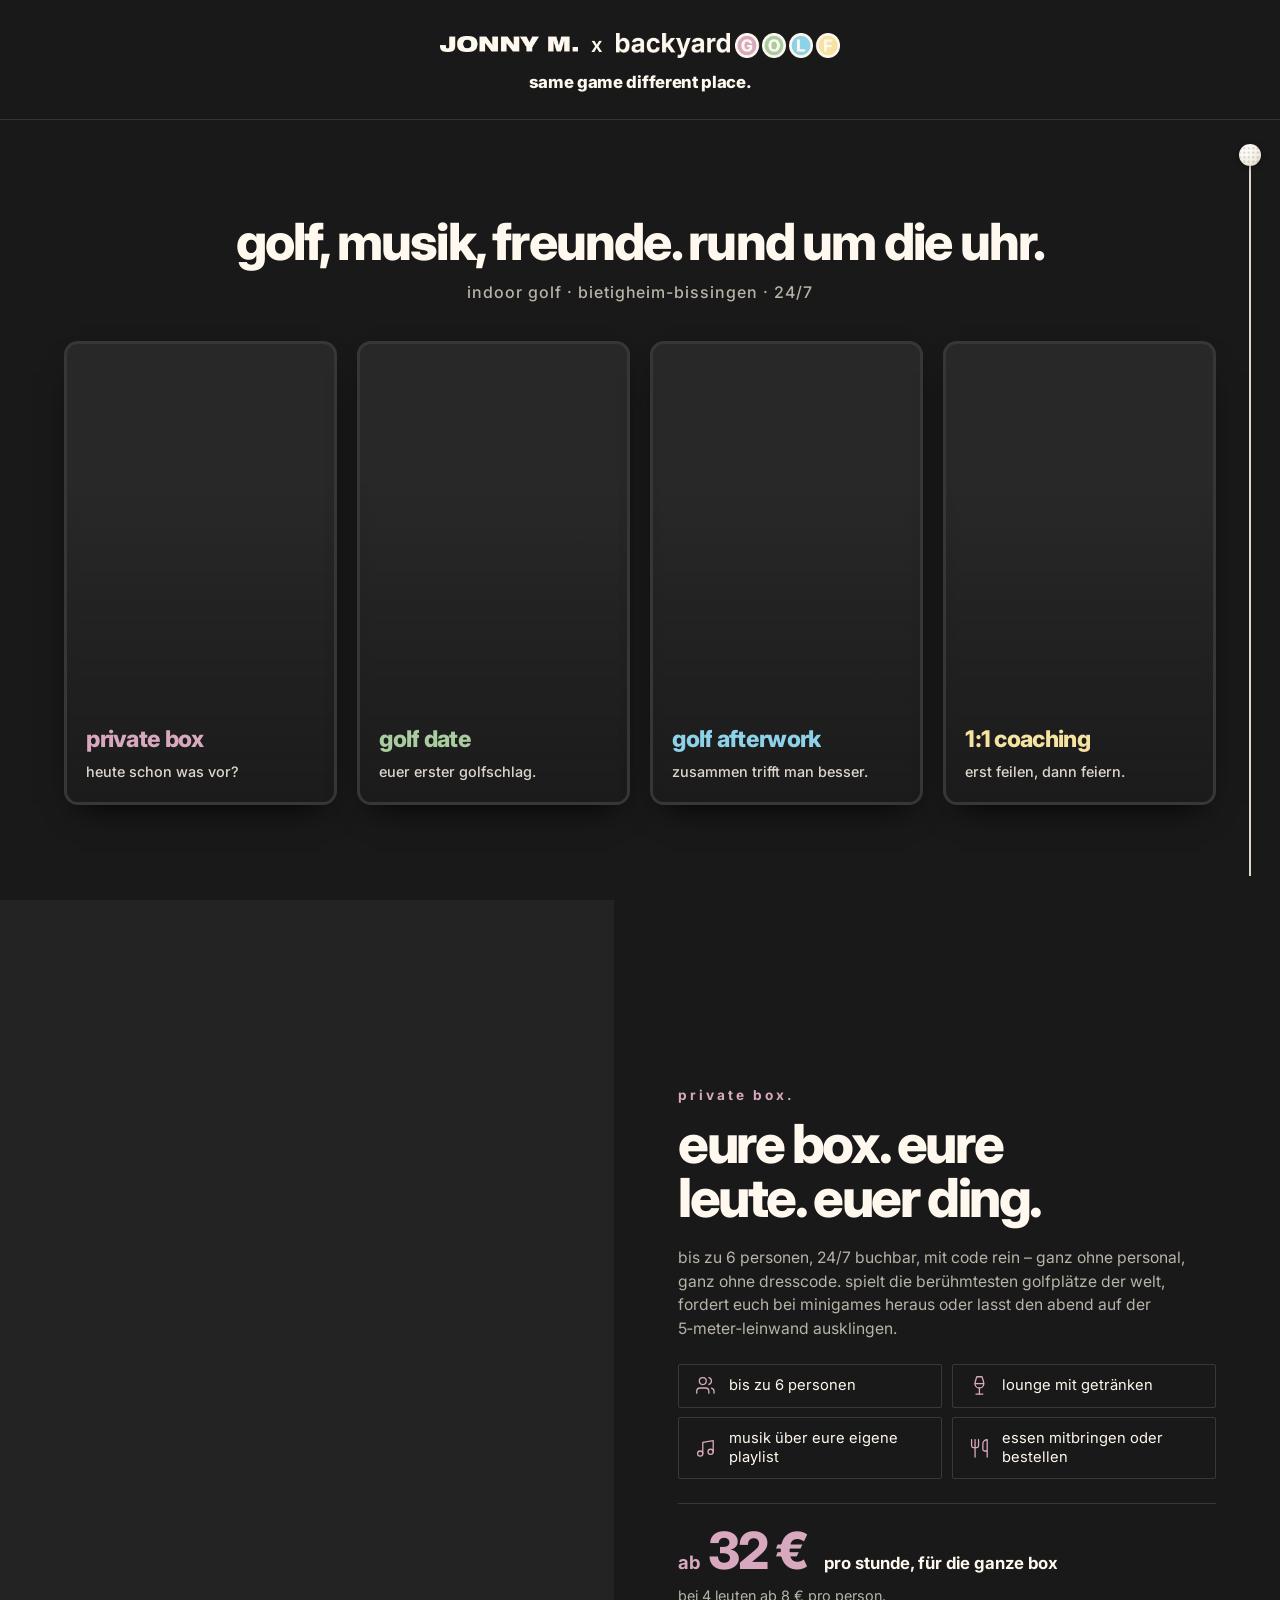
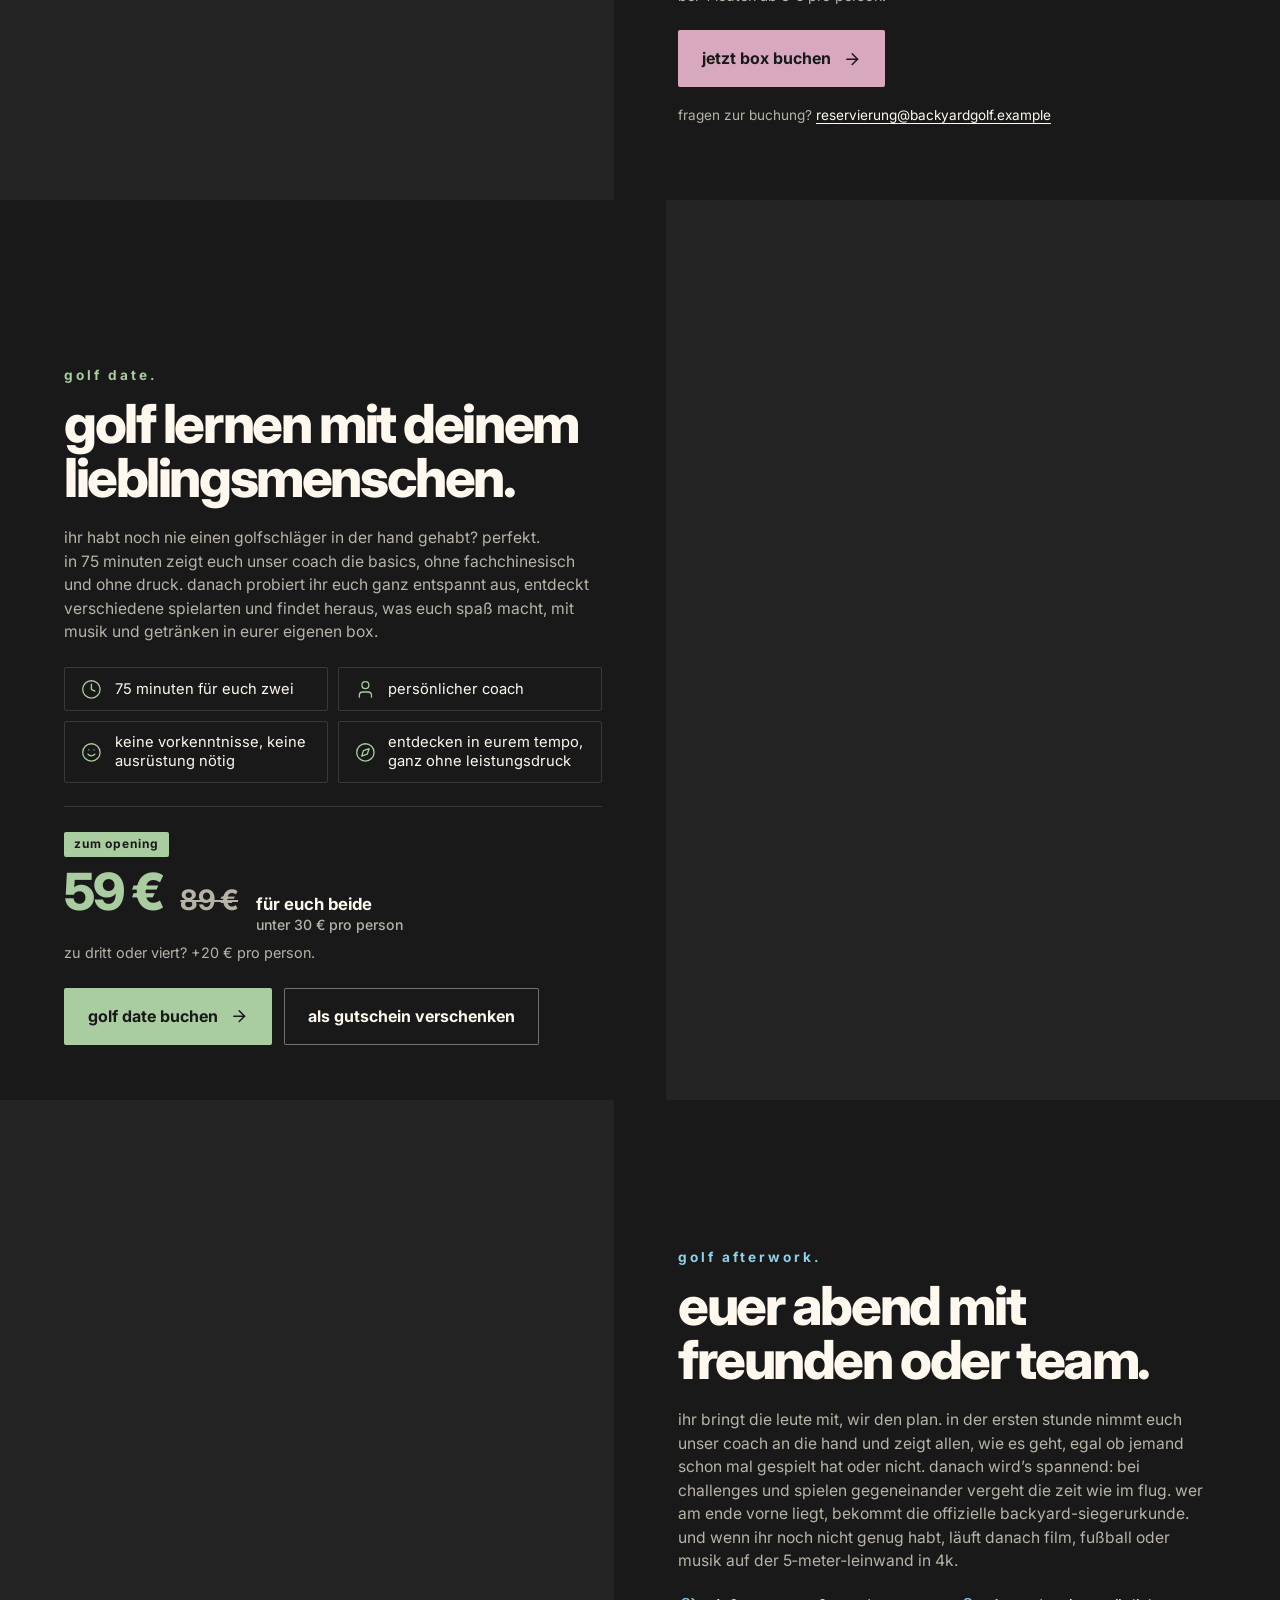
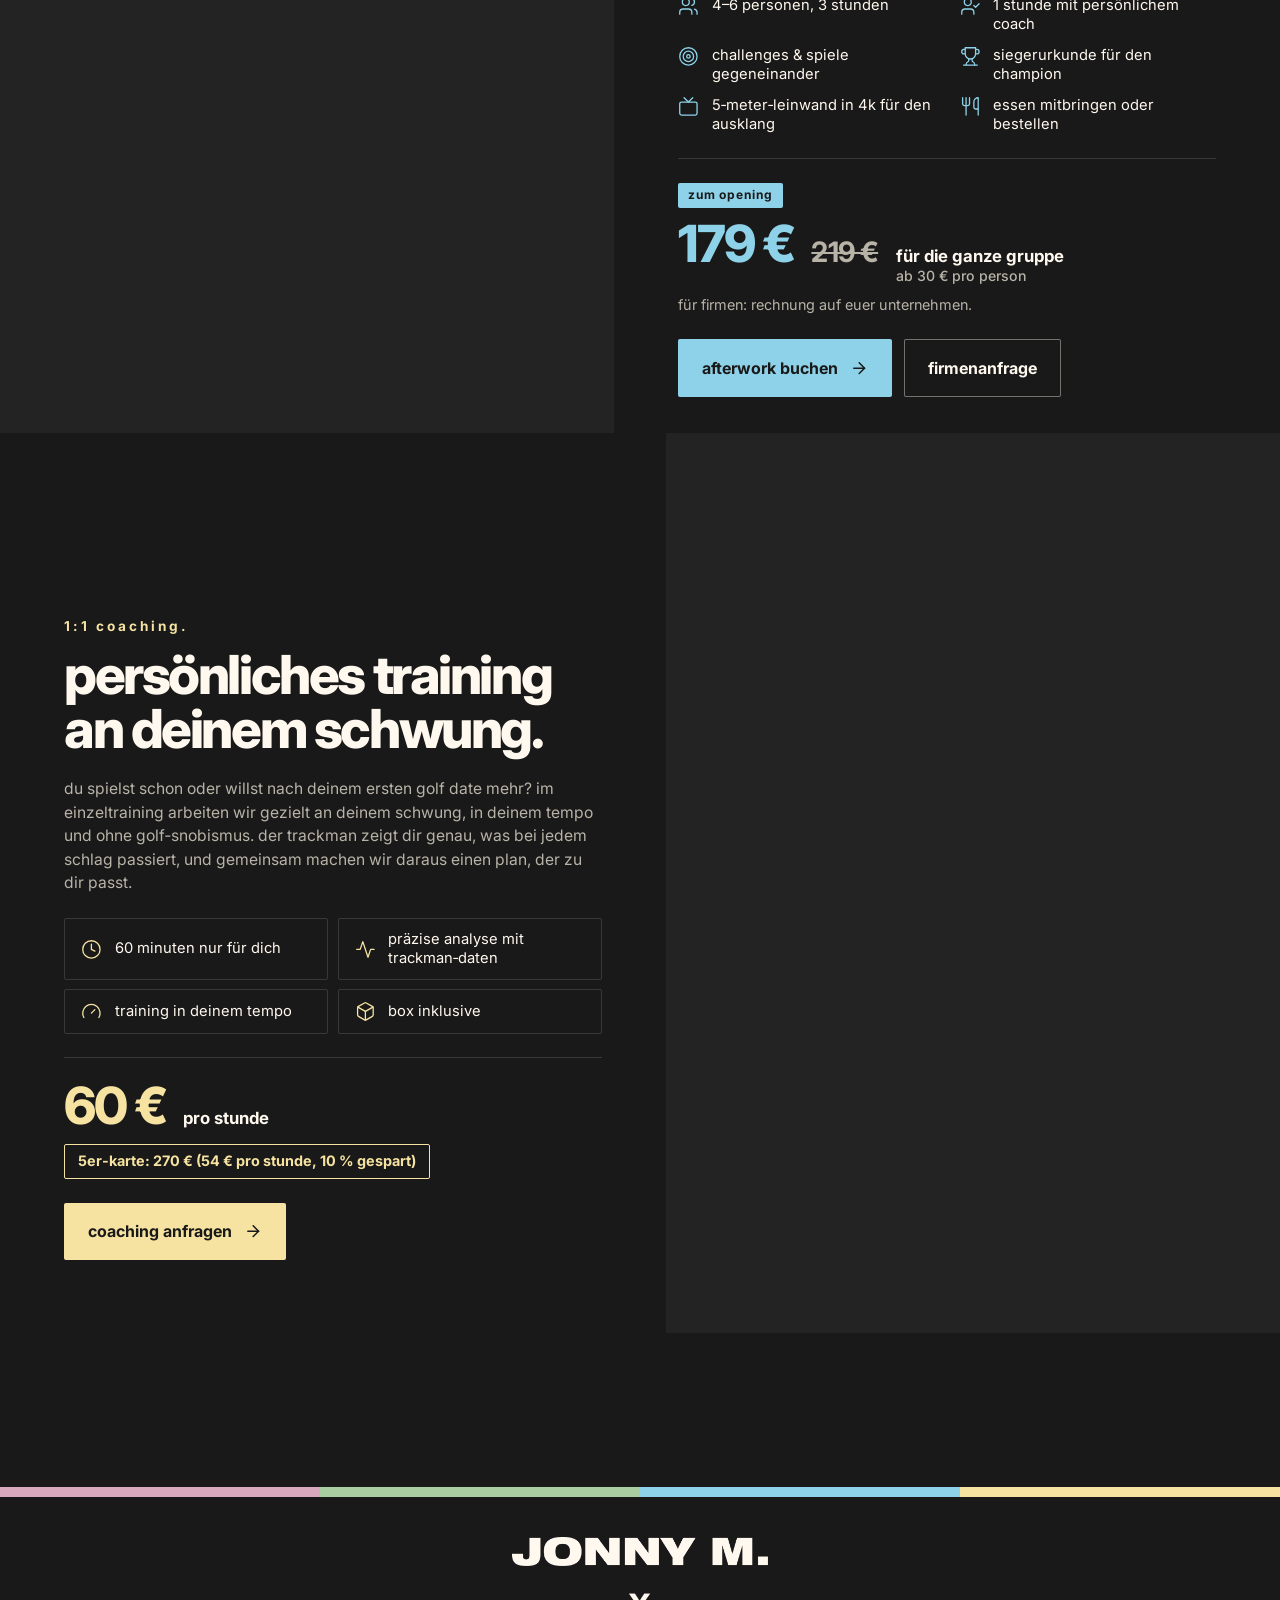
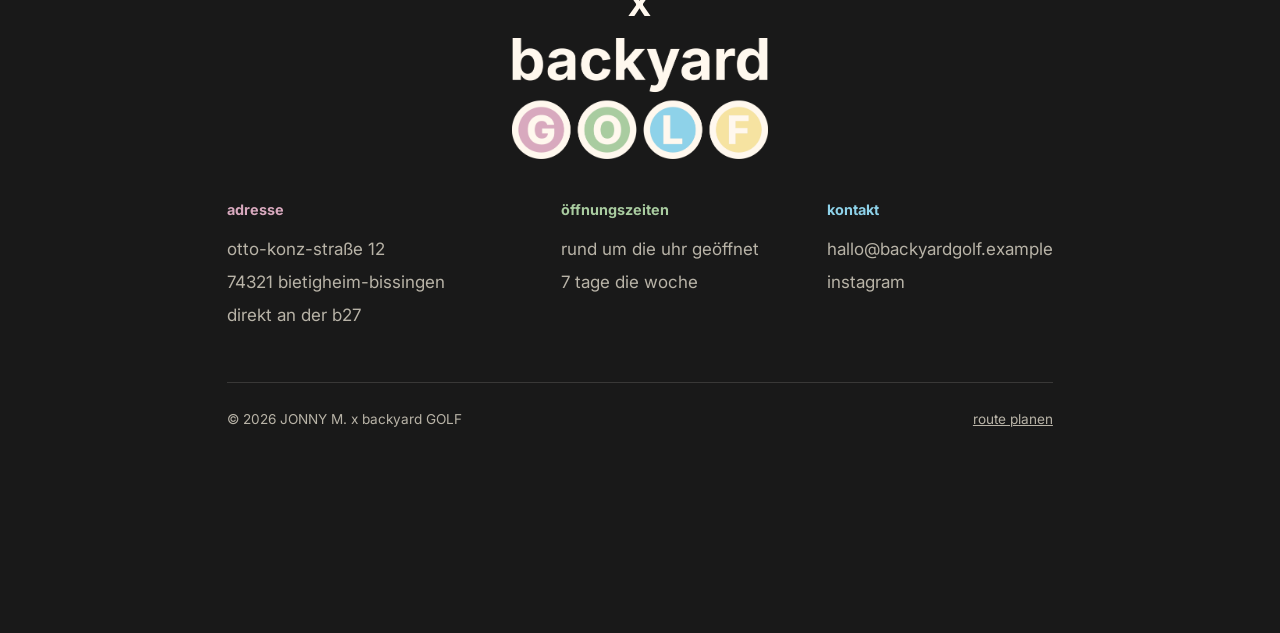
==== hero-kacheln.html @ 852b0d6d "Four offer scenes, new hero and spotlight-card variant - Private Box, Golf Date, Golf Afterwork and " ====
<!doctype html>
<html lang="de">
<head>
  <meta charset="UTF-8" />
  <meta name="viewport" content="width=device-width, initial-scale=1" />
  <title>hero-kacheln (variante) — JONNY M. x backyard GOLF</title>
  <meta name="robots" content="noindex" />
  <meta name="description" content="Same game, different place: Indoor-Golfsimulator und Lounge. Abschlagplatz reservieren, Runde spielen, bleiben." />
  <link rel="preconnect" href="https://fonts.googleapis.com" />
  <link rel="preconnect" href="https://fonts.gstatic.com" crossorigin />
  <link href="https://fonts.googleapis.com/css2?family=Inter:wght@400;500;600;700;800;900&display=swap" rel="stylesheet" />
  <link rel="stylesheet" href="styles.css?v=20261110x" />
  <link rel="stylesheet" href="hero-kacheln.css?v=20261110x" />
</head>
<body>

  <header class="site-header" id="site-header">
    <a href="#top" class="logo logo--header" aria-label="JONNY M. x backyard GOLF">
      <img class="logo-jm" src="images/logo/jonny-m.png" alt="" />
      <span class="logo-x" aria-hidden="true">x</span>
      <img class="logo-backyard" src="images/logo/backyard.png" alt="" />
      <img class="logo-golf" src="images/logo/golf.png" alt="" />
    </a>
    <h1 class="header-slogan l3" data-letter-swap aria-label="same game different place.">same game different place.</h1>
    <span class="header-line" aria-hidden="true"><span class="header-line-glow"></span></span>
  </header>

  <main id="top">
    <section class="hero">
      <div class="hero-intro">
        <p class="hero-headline">Golf, Musik, Freunde. <span class="nowrap">Rund um die Uhr.</span></p>
        <p class="hero-context">Indoor Golf · Bietigheim-Bissingen · 24/7</p>
      </div>
      <nav class="hero-tiles" aria-label="Seitenmenü">
        <a href="#private-box" class="glow-card glow--blush" data-glow>
          <video class="glow-media" src="images/Hintergrund2-web.mp4" style="object-position:50% 50%" autoplay muted loop playsinline preload="metadata" aria-hidden="true"></video>
          <span class="glow-shade" aria-hidden="true"></span>
          <span class="glow-layer" data-glow aria-hidden="true"></span>
          <span class="glow-content">
            <span class="tr" data-text-roll>Private Box</span>
            <span class="hero-tile-sub">Heute schon was vor?</span>
          </span>
        </a>
        <a href="#golf-date" class="glow-card glow--green" data-glow>
          <video class="glow-media" src="images/freuen-web.mp4" style="object-position:44% 50%" autoplay muted loop playsinline preload="metadata" aria-hidden="true"></video>
          <span class="glow-shade" aria-hidden="true"></span>
          <span class="glow-layer" data-glow aria-hidden="true"></span>
          <span class="glow-content">
            <span class="tr" data-text-roll>Golf Date</span>
            <span class="hero-tile-sub">Euer erster Golfschlag.</span>
          </span>
        </a>
        <a href="#golf-afterwork" class="glow-card glow--sky" data-glow>
          <video class="glow-media" src="images/event-web.mp4" style="object-position:50% 50%" autoplay muted loop playsinline preload="metadata" aria-hidden="true"></video>
          <span class="glow-shade" aria-hidden="true"></span>
          <span class="glow-layer" data-glow aria-hidden="true"></span>
          <span class="glow-content">
            <span class="tr" data-text-roll>Golf Afterwork</span>
            <span class="hero-tile-sub">Zusammen trifft man besser.</span>
          </span>
        </a>
        <a href="#coaching" class="glow-card glow--gold" data-glow>
          <video class="glow-media" src="images/trainer-web.mp4" style="object-position:50% 50%" autoplay muted loop playsinline preload="metadata" aria-hidden="true"></video>
          <span class="glow-shade" aria-hidden="true"></span>
          <span class="glow-layer" data-glow aria-hidden="true"></span>
          <span class="glow-content">
            <span class="tr" data-text-roll>1:1 Coaching</span>
            <span class="hero-tile-sub">Erst feilen, dann feiern.</span>
          </span>
        </a>
      </nav>
    </section>

    <section class="screen pbox pbox--blush" id="private-box">
      <figure class="pbox-media">
        <video src="images/Hintergrund2-web.mp4" style="object-position:85% 50%" autoplay muted loop playsinline preload="metadata" aria-hidden="true"></video>
      </figure>
      <div class="pbox-content" data-reveal>
        <p class="pbox-kicker">Private Box.</p>
        <h2 class="pbox-title">Eure Box. Eure Leute. Euer Ding.</h2>
        <p class="pbox-text">Bis zu 6&nbsp;Personen, 24/7 buchbar, mit Code rein&nbsp;– ganz&nbsp;ohne Personal, ganz&nbsp;ohne Dresscode. Spielt die berühmtesten Golfplätze der Welt, fordert euch bei Minigames heraus oder lasst den Abend auf der 5‑Meter‑Leinwand ausklingen.</p>
        <ul class="pbox-features">
          <li>
            <svg viewBox="0 0 24 24" aria-hidden="true"><path d="M16 21v-2a4 4 0 0 0-4-4H6a4 4 0 0 0-4 4v2" /><circle cx="9" cy="7" r="4" /><path d="M22 21v-2a4 4 0 0 0-3-3.87" /><path d="M16 3.13a4 4 0 0 1 0 7.75" /></svg>
            <span>Bis zu 6&nbsp;Personen</span>
          </li>
          <li>
            <svg viewBox="0 0 24 24" aria-hidden="true"><path d="M8 22h8" /><path d="M7 10h10" /><path d="M12 15v7" /><path d="M12 15a5 5 0 0 0 5-5c0-2-.5-4-2-8H9c-1.5 4-2 6-2 8a5 5 0 0 0 5 5Z" /></svg>
            <span>Lounge mit Getränken</span>
          </li>
          <li>
            <svg viewBox="0 0 24 24" aria-hidden="true"><path d="M9 18V5l12-2v13" /><circle cx="6" cy="18" r="3" /><circle cx="18" cy="16" r="3" /></svg>
            <span>Musik über eure eigene Playlist</span>
          </li>
          <li>
            <svg viewBox="0 0 24 24" aria-hidden="true"><path d="M3 2v7c0 1.1.9 2 2 2h4a2 2 0 0 0 2-2V2" /><path d="M7 2v20" /><path d="M21 15V2a5 5 0 0 0-5 5v6c0 1.1.9 2 2 2h3Zm0 0v7" /></svg>
            <span>Essen mitbringen oder bestellen</span>
          </li>
        </ul>
        <div class="pbox-price">
          <p class="pbox-price-main"><span class="pbox-price-amount"><span class="pbox-price-from">Ab</span> 32&nbsp;€</span> <span class="pbox-price-unit"><span class="nowrap">pro Stunde,</span> <span class="nowrap">für die ganze Box</span></span></p>
          <p class="pbox-price-note">Bei 4 Leuten ab 8&nbsp;€ pro Person.</p>
        </div>
        <!-- TODO: echten Trackman-Buchungslink eintragen -->
        <a href="#" class="pbox-btn" target="_blank" rel="noopener">Jetzt Box buchen <svg viewBox="0 0 24 24" aria-hidden="true"><path d="M5 12h14" /><path d="m12 5 7 7-7 7" /></svg></a>
        <p class="pbox-contact">Fragen zur Buchung? <a href="mailto:reservierung@backyardgolf.example">reservierung@backyardgolf.example</a></p>
      </div>
    </section>

    <section class="screen pbox pbox--flip pbox--green" id="golf-date">
      <figure class="pbox-media">
        <video src="images/freuen-web.mp4" style="object-position:44% 50%" autoplay muted loop playsinline preload="metadata" aria-hidden="true"></video>
      </figure>
      <div class="pbox-content" data-reveal>
        <p class="pbox-kicker">Golf Date.</p>
        <h2 class="pbox-title">Golf lernen mit deinem Lieblingsmenschen.</h2>
        <p class="pbox-text">Ihr habt noch nie einen Golfschläger in der Hand gehabt? Perfekt. In&nbsp;75&nbsp;Minuten zeigt euch unser Coach die Basics, ohne Fachchinesisch und ohne Druck. Danach probiert ihr euch ganz entspannt aus, entdeckt verschiedene Spielarten und findet heraus, was euch Spaß macht, mit Musik und Getränken in eurer eigenen Box.</p>
        <ul class="pbox-features">
          <li>
            <svg viewBox="0 0 24 24" aria-hidden="true"><circle cx="12" cy="12" r="10" /><path d="M12 6v6l4 2" /></svg>
            <span>75&nbsp;Minuten für euch zwei</span>
          </li>
          <li>
            <svg viewBox="0 0 24 24" aria-hidden="true"><path d="M19 21v-2a4 4 0 0 0-4-4H9a4 4 0 0 0-4 4v2" /><circle cx="12" cy="7" r="4" /></svg>
            <span>Persönlicher Coach</span>
          </li>
          <li>
            <svg viewBox="0 0 24 24" aria-hidden="true"><circle cx="12" cy="12" r="10" /><path d="M8 14s1.5 2 4 2 4-2 4-2" /><path d="M9 9h.01" /><path d="M15 9h.01" /></svg>
            <span>Keine Vorkenntnisse, keine Ausrüstung nötig</span>
          </li>
          <li>
            <svg viewBox="0 0 24 24" aria-hidden="true"><circle cx="12" cy="12" r="10" /><path d="m16.24 7.76-2.12 6.36-6.36 2.12 2.12-6.36 6.36-2.12z" /></svg>
            <span>Entdecken in eurem Tempo, ganz ohne Leistungsdruck</span>
          </li>
        </ul>
        <div class="pbox-price">
          <p class="pbox-price-badge">Zum Opening</p>
          <p class="pbox-price-main"><span class="pbox-price-amount">59&nbsp;€</span> <s class="pbox-price-old"><span class="visually-hidden">statt </span>89&nbsp;€</s> <span class="pbox-price-unit">für euch beide <span class="pbox-price-per">unter 30&nbsp;€ pro Person</span></span></p>
          <p class="pbox-price-note">Zu dritt oder viert? +20&nbsp;€ pro Person.</p>
        </div>
        <div class="pbox-actions">
          <!-- TODO: echten Trackman-Buchungslink eintragen -->
          <a href="#" class="pbox-btn" target="_blank" rel="noopener">Golf Date buchen <svg viewBox="0 0 24 24" aria-hidden="true"><path d="M5 12h14" /><path d="m12 5 7 7-7 7" /></svg></a>
          <!-- TODO: Gutschein-Link eintragen -->
          <a href="#" class="pbox-btn pbox-btn--ghost">Als Gutschein verschenken</a>
        </div>
      </div>
    </section>

    <section class="screen pbox" id="golf-afterwork">
      <figure class="pbox-media">
        <video src="images/event-web.mp4" style="object-position:45% 50%" autoplay muted loop playsinline preload="metadata" aria-hidden="true"></video>
      </figure>
      <div class="pbox-content" data-reveal>
        <p class="pbox-kicker">Golf Afterwork.</p>
        <h2 class="pbox-title">Euer Abend mit Freunden oder Team.</h2>
        <p class="pbox-text">Ihr bringt die Leute mit, wir den Plan. In der ersten Stunde nimmt euch unser Coach an die Hand und zeigt allen, wie es geht, egal ob jemand schon mal gespielt hat oder nicht. Danach wird’s spannend: Bei Challenges und Spielen gegeneinander vergeht die Zeit wie im Flug. Wer am Ende vorne liegt, bekommt die offizielle Backyard-Siegerurkunde. Und wenn ihr noch nicht genug habt, läuft danach Film, Fußball oder Musik auf der 5‑Meter‑Leinwand in&nbsp;4K.</p>
        <ul class="pbox-features pbox-features--list">
          <li>
            <svg viewBox="0 0 24 24" aria-hidden="true"><path d="M16 21v-2a4 4 0 0 0-4-4H6a4 4 0 0 0-4 4v2" /><circle cx="9" cy="7" r="4" /><path d="M22 21v-2a4 4 0 0 0-3-3.87" /><path d="M16 3.13a4 4 0 0 1 0 7.75" /></svg>
            <span>4–6&nbsp;Personen, 3&nbsp;Stunden</span>
          </li>
          <li>
            <svg viewBox="0 0 24 24" aria-hidden="true"><path d="M16 21v-2a4 4 0 0 0-4-4H6a4 4 0 0 0-4 4v2" /><circle cx="9" cy="7" r="4" /><path d="m16 11 2 2 4-4" /></svg>
            <span>1&nbsp;Stunde mit persönlichem Coach</span>
          </li>
          <li>
            <svg viewBox="0 0 24 24" aria-hidden="true"><circle cx="12" cy="12" r="10" /><circle cx="12" cy="12" r="6" /><circle cx="12" cy="12" r="2" /></svg>
            <span>Challenges &amp; Spiele gegeneinander</span>
          </li>
          <li>
            <svg viewBox="0 0 24 24" aria-hidden="true"><path d="M6 9H4.5a2.5 2.5 0 0 1 0-5H6" /><path d="M18 9h1.5a2.5 2.5 0 0 0 0-5H18" /><path d="M4 22h16" /><path d="M10 14.66V17c0 .55-.47.98-.97 1.21C7.85 18.75 7 20.24 7 22" /><path d="M14 14.66V17c0 .55.47.98.97 1.21C16.15 18.75 17 20.24 17 22" /><path d="M18 2H6v7a6 6 0 0 0 12 0V2Z" /></svg>
            <span>Siegerurkunde für den Champion</span>
          </li>
          <li>
            <svg viewBox="0 0 24 24" aria-hidden="true"><rect width="20" height="15" x="2" y="7" rx="2" ry="2" /><path d="m17 2-5 5-5-5" /></svg>
            <span>5‑Meter‑Leinwand in&nbsp;4K für den Ausklang</span>
          </li>
          <li>
            <svg viewBox="0 0 24 24" aria-hidden="true"><path d="M3 2v7c0 1.1.9 2 2 2h4a2 2 0 0 0 2-2V2" /><path d="M7 2v20" /><path d="M21 15V2a5 5 0 0 0-5 5v6c0 1.1.9 2 2 2h3Zm0 0v7" /></svg>
            <span>Essen mitbringen oder bestellen</span>
          </li>
        </ul>
        <div class="pbox-price">
          <p class="pbox-price-badge">Zum Opening</p>
          <p class="pbox-price-main"><span class="pbox-price-amount">179&nbsp;€</span> <s class="pbox-price-old"><span class="visually-hidden">statt </span>219&nbsp;€</s> <span class="pbox-price-unit">für die ganze Gruppe <span class="pbox-price-per">ab 30&nbsp;€ pro Person</span></span></p>
          <p class="pbox-price-note">Für Firmen: Rechnung auf euer Unternehmen.</p>
        </div>
        <div class="pbox-actions">
          <!-- TODO: echten Trackman-Buchungslink eintragen -->
          <a href="#" class="pbox-btn" target="_blank" rel="noopener">Afterwork buchen <svg viewBox="0 0 24 24" aria-hidden="true"><path d="M5 12h14" /><path d="m12 5 7 7-7 7" /></svg></a>
          <a href="mailto:events@backyardgolf.example?subject=Firmenanfrage%20Golf%20Afterwork" class="pbox-btn pbox-btn--ghost">Firmenanfrage</a>
        </div>
      </div>
    </section>

    <section class="screen pbox pbox--flip pbox--gold" id="coaching">
      <figure class="pbox-media">
        <video src="images/trainer-web.mp4" style="object-position:50% 50%" autoplay muted loop playsinline preload="metadata" aria-hidden="true"></video>
      </figure>
      <div class="pbox-content" data-reveal>
        <p class="pbox-kicker">1:1 Coaching.</p>
        <h2 class="pbox-title">Persönliches Training an deinem Schwung.</h2>
        <p class="pbox-text">Du spielst schon oder willst nach deinem ersten Golf Date mehr? Im Einzeltraining arbeiten wir gezielt an deinem Schwung, in deinem Tempo und ohne Golf‑Snobismus. Der Trackman zeigt dir genau, was bei jedem Schlag passiert, und gemeinsam machen wir daraus einen Plan, der zu dir passt.</p>
        <ul class="pbox-features">
          <li>
            <svg viewBox="0 0 24 24" aria-hidden="true"><circle cx="12" cy="12" r="10" /><path d="M12 6v6l4 2" /></svg>
            <span>60&nbsp;Minuten nur für dich</span>
          </li>
          <li>
            <svg viewBox="0 0 24 24" aria-hidden="true"><path d="M22 12h-4l-3 9L9 3l-3 9H2" /></svg>
            <span>Präzise Analyse mit Trackman‑Daten</span>
          </li>
          <li>
            <svg viewBox="0 0 24 24" aria-hidden="true"><path d="m12 14 4-4" /><path d="M3.34 19a10 10 0 1 1 17.32 0" /></svg>
            <span>Training in deinem Tempo</span>
          </li>
          <li>
            <svg viewBox="0 0 24 24" aria-hidden="true"><path d="M21 8a2 2 0 0 0-1-1.73l-7-4a2 2 0 0 0-2 0l-7 4A2 2 0 0 0 3 8v8a2 2 0 0 0 1 1.73l7 4a2 2 0 0 0 2 0l7-4A2 2 0 0 0 21 16Z" /><path d="m3.3 7 8.7 5 8.7-5" /><path d="M12 22V12" /></svg>
            <span>Box inklusive</span>
          </li>
        </ul>
        <div class="pbox-price">
          <p class="pbox-price-main"><span class="pbox-price-amount">60&nbsp;€</span> <span class="pbox-price-unit">pro Stunde</span></p>
          <p class="pbox-price-offer">5er‑Karte: 270&nbsp;€ <span class="nowrap">(54&nbsp;€ pro Stunde, 10&nbsp;% gespart)</span></p>
        </div>
        <a href="mailto:training@backyardgolf.example?subject=1%3A1%20Coaching" class="pbox-btn">Coaching anfragen <svg viewBox="0 0 24 24" aria-hidden="true"><path d="M5 12h14" /><path d="m12 5 7 7-7 7" /></svg></a>
      </div>
    </section>

  </main>

  <footer id="kontakt">
    <div class="palette-bar" aria-hidden="true"><i></i><i></i><i></i><i></i></div>
    <div class="wrap">
      <div class="footer-sign logo logo--stacked" role="img" aria-label="JONNY M. x backyard GOLF">
        <img class="logo-jm" src="images/logo/jonny-m.png" alt="" />
        <span class="logo-x" aria-hidden="true">x</span>
        <img class="logo-backyard-golf" src="images/logo/backyard-golf.png" alt="" />
      </div>
      <div class="footer-grid">
        <div>
          <h4>Adresse</h4>
          <p>Otto-Konz-Straße 12</p>
          <p>74321 Bietigheim-Bissingen</p>
          <p>Direkt an der B27</p>
        </div>
        <div>
          <h4>Öffnungszeiten</h4>
          <p>Rund um die Uhr geöffnet</p>
          <p>7 Tage die Woche</p>
        </div>
        <div>
          <h4>Kontakt</h4>
          <a href="mailto:hallo@backyardgolf.example">hallo@backyardgolf.example</a>
          <a href="#">Instagram</a>
        </div>
      </div>
      <div class="footer-bottom">
        <span>© 2026 <span class="brand">JONNY M. x backyard GOLF</span></span>
        <a href="https://www.google.com/maps/search/?api=1&amp;query=Otto-Konz-Stra%C3%9Fe+12%2C+74321+Bietigheim-Bissingen" target="_blank" rel="noopener">Route planen</a>
      </div>
    </div>
  </footer>

  <div class="ballbar-hit" aria-hidden="true"></div>
  <div class="ballbar-track" aria-hidden="true"></div>
  <div class="ballbar-ball" aria-hidden="true"></div>

  <script src="script.js?v=20261110x"></script>
  <script src="hero-kacheln.js"></script>
</body>
</html>
---- styles.css ----
:root {
  --cream: #fff8ee;
  --iron: #191919;
  --iron-raised: #232323;
  --gold: #f6e3a1;
  --sky: #8ed2e9;
  --green: #a9cca0;
  --blush: #d8a9be;

  --soft-iron: rgba(25, 25, 25, 0.74);
  --muted-on-iron: #b8b3a7;

  --font: "Inter", sans-serif;
  --max-width: 1240px;
  --gutter: 6vw;
  --header-h: 6.2rem;
}

* {
  box-sizing: border-box;
}

html,
body {
  overflow-x: hidden;
}

html {
  scroll-behavior: smooth;
  scroll-padding-top: var(--header-h);
}

@media (prefers-reduced-motion: reduce) {
  html {
    scroll-behavior: auto;
  }
  * {
    animation-duration: 0.001ms !important;
    transition-duration: 0.001ms !important;
  }
}

body {
  margin: 0;
  background: var(--iron);
  color: var(--iron);
  font-family: var(--font);
  /* Styleguide: all copy is lowercase. Logos and the written brand name keep their casing. */
  text-transform: lowercase;
  font-size: 17px;
  line-height: 1.55;
  -webkit-font-smoothing: antialiased;
}

a {
  color: inherit;
}

img {
  max-width: 100%;
  display: block;
}

.wrap {
  max-width: var(--max-width);
  margin: 0 auto;
  padding-left: var(--gutter);
  padding-right: var(--gutter);
}

/* ---------- Logo (fixed brand asset — colors/proportions must not change) ---------- */

.logo,
.brand {
  text-transform: none;
}

.logo {
  display: inline-flex;
  align-items: baseline;
  text-decoration: none;
  color: var(--cream);
  white-space: nowrap;
}

.logo img {
  display: block;
  flex: none;
}

.logo .logo-x {
  font-weight: 600;
  line-height: 1;
}

/* Horizontal: sized off the JONNY M. cap height (1em). Images sit with their
   bottom edge on the baseline, so backyard (and GOLF, same height, top-aligned
   with it like in the brandbook) are shifted down by their descender. */
.logo--header .logo-jm {
  height: 1em;
}

.logo--header .logo-x {
  font-size: 1.3em;
  margin: 0 0.62em;
}

.logo--header .logo-backyard,
.logo--header .logo-golf {
  height: 1.51em;
  position: relative;
  top: 0.34em;
}

.logo--header .logo-golf {
  margin-left: 0.3em;
}

/* Stacked: JONNY M. and backyard GOLF share the same width. */
.logo--stacked {
  --logo-w: clamp(11rem, 22vw, 16rem);
  flex-direction: column;
  align-items: center;
}

.logo--stacked .logo-jm,
.logo--stacked .logo-backyard-golf {
  width: var(--logo-w);
  height: auto;
}

.logo--stacked .logo-x {
  font-size: calc(var(--logo-w) * 0.17);
  margin: calc(var(--logo-w) * 0.05) 0 calc(var(--logo-w) * 0.06);
}

.logo--header {
  font-size: 1rem;
}

/* ---------- Buttons ---------- */

.btn {
  display: inline-flex;
  align-items: center;
  gap: 0.5rem;
  border: 1px solid var(--iron);
  color: var(--cream);
  background: var(--iron);
  font-family: var(--font);
  font-weight: 700;
  font-size: 0.95rem;
  padding: 0.75rem 1.4rem;
  border-radius: 2px;
  text-decoration: none;
  cursor: pointer;
  transition: background 0.2s ease, color 0.2s ease, border-color 0.2s ease;
}

.btn:hover,
.btn:focus-visible {
  background: transparent;
  color: var(--iron);
}

.btn-gold {
  border-color: var(--gold);
  background: var(--gold);
  color: var(--iron);
}

.btn-gold:hover,
.btn-gold:focus-visible {
  background: transparent;
  color: var(--gold);
}

/* ---------- Header ---------- */

.site-header {
  position: fixed;
  top: 0;
  left: 0;
  right: 0;
  z-index: 100;
  height: var(--header-h);
  display: flex;
  flex-direction: column;
  align-items: center;
  justify-content: center;
  gap: 1rem;
  padding: 0 var(--gutter);
  background: var(--iron);
}

.header-slogan {
  margin: 0;
  font-size: 1.05rem;
  font-weight: 800;
  letter-spacing: -0.02em;
  color: var(--cream);
  text-transform: lowercase;
  white-space: nowrap;
}

/* ---------- Letter 3D swap (hero tagline) ---------- */

.l3 {
  display: flex;
  flex-wrap: wrap;
  justify-content: center;
  position: relative;
  line-height: 1.05;
  cursor: default;
}

.l3-word {
  display: inline-flex;
}

.l3-space {
  white-space: pre;
}

.l3-break {
  flex-basis: 100%;
  height: 0;
}

.l3-char {
  position: relative;
  display: inline-block;
  height: var(--l3-h, 1.05em);
  transform-style: preserve-3d;
  -webkit-transform-style: preserve-3d;
  transform: translateZ(calc(var(--l3-h, 1.05em) * -0.5));
}

.l3-face {
  display: block;
  height: var(--l3-h, 1.05em);
  -webkit-backface-visibility: hidden;
  backface-visibility: hidden;
  white-space: pre;
}

.l3-front {
  transform: translateZ(calc(var(--l3-h, 1.05em) * 0.5));
}

.l3-back {
  position: absolute;
  top: 0;
  left: 0;
  width: 100%;
  transform: rotateX(-90deg) translateZ(calc(var(--l3-h, 1.05em) * 0.5));
}

/* ---------- Hero ---------- */

/* Headline, context line and menu form one group, centred vertically. The
   background: soft blurred spots in the logo colours plus a light grain. */
.hero {
  position: relative;
  isolation: isolate;
  overflow: hidden;
  background: var(--iron);
  min-height: 100svh;
  padding: calc(var(--header-h) + 1.5rem) var(--gutter) 1.5rem;
  display: flex;
  flex-direction: column;
  justify-content: center;
  align-items: center;
  text-align: center;
}

/* Headline first, context line tight underneath, then a big gap to the menu */
.hero-intro {
  margin-bottom: clamp(4rem, 8svh, 5rem);
}

.hero-headline {
  margin: 0;
  color: var(--cream);
  font-size: clamp(2.5rem, min(4vw, 6.4svh), 3.5rem);
  font-weight: 800;
  line-height: 1.05;
  letter-spacing: -0.035em;
  text-wrap: balance;
}

.hero-context {
  margin: clamp(0.5rem, 1.2svh, 0.75rem) 0 0;
  color: var(--muted-on-iron);
  font-size: clamp(1rem, 1.25vw, 1.2rem);
  font-weight: 500;
  letter-spacing: 0.06em;
}

@media (max-width: 480px) {
  .hero-context {
    font-size: 0.9rem;
    letter-spacing: 0.03em;
  }
}

/* Text roll menu (hero) */

.hero-menu {
  list-style: none;
  padding: 0;
  margin: 0;
  display: flex;
  flex-direction: column;
  align-items: center;
  max-width: 100%;
}

/* Menu items: the four categories share one size, each in its own CI colour. */
.hero-menu li {
  padding: clamp(0.2rem, 0.6svh, 0.4rem) 0;
}

.tr {
  position: relative;
  display: block;
  overflow: hidden;
  /* tall enough for descenders (g, y, p) – the word clips at its line box */
  line-height: 1.25;
  font-weight: 800;
  letter-spacing: -0.03em;
  font-size: clamp(1.15rem, 1.8vw, 1.45rem);
  text-decoration: none;
  color: var(--iron);
}

.hero-menu-sub {
  display: block;
  /* pulled up into the title's descender space so the pair reads as one unit */
  margin-top: -0.35rem;
  line-height: 1.2;
  font-size: clamp(1.125rem, 1.4vw, 1.25rem);
  font-weight: 500;
  color: #cfcfcf;
}

.tr--title {
  font-size: clamp(2rem, min(5.5vw, 6.2svh), 4.2rem);
  letter-spacing: -0.04em;
}

.tr--gold { color: var(--gold); }
.tr--green { color: var(--green); }
.tr--blush { color: var(--blush); }
.tr--cream { color: var(--cream); }
.tr--sky { color: var(--sky); }

.tr-word {
  position: relative;
  display: inline-block;
  overflow: hidden;
  white-space: nowrap;
  vertical-align: top;
}

.tr-top {
  display: block;
}

.tr-bottom {
  position: absolute;
  inset: 0;
}

.tr-char {
  display: inline-block;
  white-space: pre;
  transition: transform 0.3s ease-in-out !important;
}

.tr-bottom .tr-char {
  transform: translateY(100%);
}

.tr:hover .tr-top .tr-char,
.tr:focus-visible .tr-top .tr-char {
  transform: translateY(-100%);
}

.tr:hover .tr-bottom .tr-char,
.tr:focus-visible .tr-bottom .tr-char {
  transform: translateY(0);
}

/* ---------- Boxes ---------- */

.screen {
  padding: 1rem max(var(--gutter), calc((100vw - var(--max-width)) / 2 + var(--gutter)));
  display: flex;
  flex-direction: column;
}

.row {
  display: grid;
  grid-template-columns: 1fr 1fr;
  gap: 1rem;
}

.row--single {
  grid-template-columns: 1fr;
}

.box {
  padding: 2.4rem;
  display: flex;
  flex-direction: column;
  justify-content: space-between;
  gap: 2.5rem;
  border-radius: 2px;
}

/* Headline scales with the box itself (container units), not the window,
   so it keeps the same proportion to its tile in every window size. */
.box {
  container-type: inline-size;
}

.box h2 {
  font-weight: 800;
  letter-spacing: -0.03em;
  font-size: clamp(1.6rem, 8.5cqi, 2.7rem);
  line-height: 1.08;
  margin: 0;
  text-wrap: balance;
}

.box p {
  margin: 0 0 0.8rem;
  color: var(--soft-iron);
  max-width: 44ch;
}

.box p:last-child {
  margin-bottom: 0;
}

.box p strong,
.box .lead {
  color: var(--iron);
  font-weight: 700;
}

.box--gold { background: var(--gold); }
.box--green { background: var(--green); }
.box--blush { background: var(--blush); }
.box--sky { background: var(--sky); }
.box--cream { background: var(--cream); }

.box--cream .booking-facts li::before {
  color: var(--iron);
}

.box--iron {
  background: var(--iron);
  color: var(--cream);
}

.box--iron p,
.box--iron .booking-facts {
  color: var(--muted-on-iron);
}

.photo {
  position: relative;
  margin: 0;
  overflow: hidden;
  border-radius: 2px;
  aspect-ratio: 1 / 1;
  background: rgba(25, 25, 25, 0.08);
}

.photo img,
.photo video {
  position: absolute;
  inset: 0;
  width: 100%;
  height: 100%;
  object-fit: cover;
}

.booking-facts {
  list-style: none;
  padding: 0;
  margin: 1.2rem 0 1.8rem;
  display: flex;
  flex-direction: column;
  gap: 0.5rem;
}

.booking-facts li {
  display: flex;
  gap: 0.7rem;
}

.booking-facts li::before {
  content: "—";
  color: var(--gold);
}

/* Centred boxes: content centred both ways */
.box--center {
  align-items: center;
  justify-content: center;
  text-align: center;
}

.box--center {
  gap: 1.2rem;
  padding: 2rem 2.2rem;
}

.box--center p {
  margin-left: auto;
  margin-right: auto;
}

.box--center .btn {
  margin-top: 0.8rem;
}

/* Tighter rhythm so text-heavy centred boxes stay (close to) square */
.box--center p {
  margin-bottom: 0.6rem;
  text-wrap: pretty;
}

.box--center .booking-facts {
  margin: 1rem 0 0.6rem;
  gap: 0.25rem;
}

/* Facts list sits centred as a block, but its lines start flush left so the
   dashes line up underneath each other. */
.box--center .booking-facts {
  width: fit-content;
  margin-left: auto;
  margin-right: auto;
  text-align: left;
}

.nowrap {
  white-space: nowrap;
}

.box--sky .booking-facts li::before,
.box--gold .booking-facts li::before,
.box--blush .booking-facts li::before,
.box--green .booking-facts li::before {
  color: var(--iron);
}

/* ---------- Full-bleed scenes (.pbox: Private Box, Golf Date) ----------
   Edge to edge and at least one screen tall: video on one side, copy on the
   dark ground on the other (.pbox--flip swaps them). The accent colour is
   used sparingly (kicker, price, icons, button) and set per section with
   .pbox--gold / --green / --blush; Open Sky is the default. */

.screen.pbox {
  --pbox-accent: var(--sky);
  --pbox-line: rgba(255, 248, 238, 0.14);
  padding: 0;
  display: grid;
  grid-template-columns: 48fr 52fr;
  min-height: 100svh;
  background: var(--iron);
  color: var(--cream);
}

.screen.pbox--gold { --pbox-accent: var(--gold); }
.screen.pbox--green { --pbox-accent: var(--green); }
.screen.pbox--blush { --pbox-accent: var(--blush); }

.screen.pbox--flip {
  grid-template-columns: 52fr 48fr;
}

.pbox--flip .pbox-media {
  order: 2;
}

.pbox--flip .pbox-content {
  justify-self: end;
}

.pbox-media {
  position: relative;
  margin: 0;
  overflow: hidden;
  background: var(--iron-raised);
}

.pbox-media video {
  position: absolute;
  inset: 0;
  width: 100%;
  height: 100%;
  object-fit: cover;
}

/* The copy column is a size container, so the headline scales with the
   column (cqi) and long words like "lieblingsmenschen." always fit. */
.pbox-content {
  container-type: inline-size;
  width: 100%;
  align-self: center;
  max-width: 50rem;
  padding: calc(var(--header-h) + clamp(1rem, 3svh, 3rem)) clamp(2rem, 5vw, 6.5rem) clamp(1.25rem, 4svh, 3.5rem);
}

.pbox-content p {
  margin: 0;
}

.pbox-kicker {
  color: var(--pbox-accent);
  font-size: 0.85rem;
  font-weight: 700;
  letter-spacing: 0.22em;
}

.pbox-title {
  margin: clamp(0.5rem, 1.2svh, 1rem) 0 clamp(0.8rem, 2.4svh, 1.6rem);
  font-size: clamp(2.1rem, min(10cqi, 6.5svh), 5.4rem);
  font-weight: 800;
  line-height: 1;
  letter-spacing: -0.045em;
  text-wrap: balance;
}

.pbox-text {
  max-width: 60ch;
  color: var(--muted-on-iron);
  font-size: clamp(0.98rem, min(1.1vw, 1.9svh), 1.08rem);
  line-height: 1.5;
  text-wrap: pretty;
}

.pbox-features {
  list-style: none;
  margin: clamp(1rem, 2.6svh, 2rem) 0;
  padding: 0;
  display: grid;
  grid-template-columns: repeat(2, minmax(0, 1fr));
  gap: 0.6rem;
}

.pbox-features li {
  display: flex;
  align-items: center;
  gap: 0.8rem;
  padding: clamp(0.5rem, 1.2svh, 0.85rem) 1rem;
  border: 1px solid var(--pbox-line);
  border-radius: 2px;
  font-size: 0.92rem;
  line-height: 1.3;
}

/* Longer lists (6 items): plain two-column icon list instead of tiles */
.pbox-features--list {
  gap: clamp(0.55rem, 1.3svh, 0.9rem) 1.6rem;
}

.pbox-features--list li {
  align-items: flex-start;
  padding: 0;
  border: 0;
}

.pbox-features svg,
.pbox-btn svg {
  flex: none;
  fill: none;
  stroke: currentColor;
  stroke-width: 1.5;
  stroke-linecap: round;
  stroke-linejoin: round;
}

.pbox-features svg {
  width: 1.3rem;
  height: 1.3rem;
  color: var(--pbox-accent);
}

.pbox-price {
  padding-top: clamp(1rem, 2.4svh, 1.6rem);
  border-top: 1px solid var(--pbox-line);
}

.pbox-price-main {
  display: flex;
  flex-wrap: wrap;
  align-items: baseline;
  column-gap: 1.1rem;
  row-gap: 0.2rem;
}

.pbox-price-amount {
  color: var(--pbox-accent);
  font-size: clamp(2.4rem, min(4vw, 6svh), 3.8rem);
  font-weight: 800;
  line-height: 1;
  letter-spacing: -0.04em;
  white-space: nowrap;
}

.pbox-price-from {
  font-size: 0.36em;
  font-weight: 700;
  letter-spacing: 0;
}

.pbox-price-unit {
  font-size: 1.05rem;
  font-weight: 700;
  line-height: 1.3;
}

/* Opening offer: small label, the offer price big, the regular price
   struck through next to it. */
.pbox-content .pbox-price-badge {
  display: inline-block;
  margin-bottom: 0.6rem;
  padding: 0.2rem 0.6rem;
  border-radius: 2px;
  background: var(--pbox-accent);
  color: var(--iron);
  font-size: 0.75rem;
  font-weight: 700;
  letter-spacing: 0.08em;
}

.pbox-price-old {
  color: var(--muted-on-iron);
  font-size: clamp(1.5rem, min(2.2vw, 3.4svh), 2.1rem);
  font-weight: 700;
  letter-spacing: -0.03em;
  text-decoration-thickness: 2px;
  white-space: nowrap;
}

.pbox-price-per {
  display: block;
  color: var(--muted-on-iron);
  font-size: 0.88rem;
  font-weight: 500;
}

.visually-hidden {
  position: absolute;
  width: 1px;
  height: 1px;
  overflow: hidden;
  clip-path: inset(50%);
  white-space: nowrap;
}

.pbox-content .pbox-price-offer {
  display: inline-block;
  margin-top: 0.8rem;
  padding: 0.35rem 0.8rem;
  border: 1px solid var(--pbox-accent);
  border-radius: 2px;
  color: var(--pbox-accent);
  font-size: 0.9rem;
  font-weight: 700;
}

.pbox-content .pbox-price-offer + .pbox-price-note {
  margin-top: 0.7rem;
}

.pbox-content .pbox-price-note {
  margin-top: 0.5rem;
  color: var(--muted-on-iron);
  font-size: 0.9rem;
}

.pbox-actions {
  display: flex;
  flex-wrap: wrap;
  gap: 0.75rem;
  margin-top: clamp(1.1rem, 2.6svh, 2rem);
}

.pbox-actions .pbox-btn {
  margin-top: 0;
}

.pbox-btn {
  display: inline-flex;
  align-items: center;
  gap: 0.75rem;
  margin-top: clamp(1.1rem, 2.6svh, 2rem);
  padding: clamp(0.85rem, 1.8svh, 1.1rem) 1.5rem;
  border-radius: 2px;
  background: var(--pbox-accent);
  color: var(--iron);
  font-size: 1rem;
  font-weight: 700;
  text-decoration: none;
  transition: background 0.2s ease;
}

.pbox-btn svg {
  width: 1.15rem;
  height: 1.15rem;
  stroke-width: 2;
  transition: transform 0.2s ease;
}

.pbox-btn:hover,
.pbox-btn:focus-visible {
  background: color-mix(in srgb, var(--pbox-accent) 70%, var(--cream));
}

.pbox-btn:hover svg,
.pbox-btn:focus-visible svg {
  transform: translateX(4px);
}

.pbox-btn--ghost {
  background: transparent;
  color: var(--cream);
  box-shadow: inset 0 0 0 1px rgba(255, 248, 238, 0.4);
}

.pbox-btn--ghost:hover,
.pbox-btn--ghost:focus-visible {
  background: rgba(255, 248, 238, 0.08);
}

.pbox-btn:focus-visible {
  outline: 2px solid var(--cream);
  outline-offset: 3px;
}

.pbox-content .pbox-contact {
  margin-top: 1.1rem;
  color: var(--muted-on-iron);
  font-size: 0.85rem;
}

.pbox-contact a {
  color: var(--cream);
  text-underline-offset: 3px;
}

/* Fade-up on scroll; only when script.js is running, so the copy never
   stays hidden without it. */
.has-reveal [data-reveal] > * {
  opacity: 0;
  transform: translateY(18px);
  transition: opacity 0.7s ease, transform 0.7s ease;
}

.has-reveal [data-reveal].is-visible > * {
  opacity: 1;
  transform: none;
}

.has-reveal [data-reveal] > :nth-child(2) { transition-delay: 0.06s; }
.has-reveal [data-reveal] > :nth-child(3) { transition-delay: 0.12s; }
.has-reveal [data-reveal] > :nth-child(4) { transition-delay: 0.18s; }
.has-reveal [data-reveal] > :nth-child(5) { transition-delay: 0.24s; }
.has-reveal [data-reveal] > :nth-child(n + 6) { transition-delay: 0.3s; }

/* Short desktop screens (small laptops): tighter rhythm, plain two-column
   feature list and the opening offer next to the price, so the scenes still
   fit one screen. */
@media (min-width: 901px) and (max-height: 880px) {
  .pbox-content {
    padding-top: calc(var(--header-h) + 0.5rem);
    padding-bottom: 0.75rem;
  }

  .pbox-title {
    margin: 0.35rem 0 0.7rem;
    font-size: clamp(1.9rem, min(9cqi, 6.6svh), 3.6rem);
  }

  .pbox-text {
    font-size: 0.95rem;
    line-height: 1.42;
  }

  .pbox-features,
  .pbox-features--list {
    margin: 0.8rem 0;
    gap: 0.35rem 1.2rem;
  }

  .pbox-features li {
    padding: 0;
    border: 0;
    font-size: 0.9rem;
    align-items: flex-start;
  }

  .pbox-features svg {
    width: 1.15rem;
    height: 1.15rem;
  }

  .pbox-price {
    padding-top: 0.8rem;
  }

  .pbox-price-amount {
    font-size: clamp(2rem, 5.4svh, 2.8rem);
  }

  .pbox-content .pbox-price-offer {
    margin-top: 0.4rem;
    padding: 0.25rem 0.7rem;
  }

  .pbox-content .pbox-price-badge {
    margin-bottom: 0.4rem;
  }

  .pbox-content .pbox-price-note,
  .pbox-content .pbox-price-offer + .pbox-price-note {
    margin-top: 0.3rem;
  }

  .pbox-actions,
  .pbox-btn {
    margin-top: 0.8rem;
  }

  .pbox-btn {
    padding: 0.8rem 1.5rem;
  }

  .pbox-content .pbox-contact {
    margin-top: 0.6rem;
  }
}

/* Narrow desktops / tablets in landscape: give the copy more room */
@media (min-width: 901px) and (max-width: 1180px) {
  .screen.pbox {
    grid-template-columns: 42fr 58fr;
  }

  .screen.pbox--flip {
    grid-template-columns: 58fr 42fr;
  }
}

@media (max-width: 900px) {
  .screen.pbox {
    grid-template-columns: 1fr;
    min-height: 0;
    margin-bottom: 1rem;
  }

  /* On phones the offer comes first and its video follows, so a tap in the
     hero menu lands on the copy, not on the video. */
  .pbox-media,
  .pbox--flip .pbox-media {
    order: 2;
    height: 58svh;
  }

  .pbox--flip .pbox-content {
    justify-self: stretch;
  }

  .pbox-content {
    padding: 2.4rem 1.5rem 3.2rem;
  }

  .pbox-title {
    font-size: clamp(2rem, 9.6cqi, 3.4rem);
  }
}

@media (max-width: 480px) {
  .pbox-features {
    grid-template-columns: 1fr;
  }

  .pbox-btn {
    width: 100%;
    justify-content: center;
  }
}

/* Footer */

footer {
  background: var(--iron);
  color: var(--cream);
  padding: 0 0 3rem;
}

.palette-bar {
  display: flex;
  height: 0.6rem;
  margin-bottom: 5rem;
}

.palette-bar i {
  flex: 1;
}

.palette-bar i:nth-child(1) { background: var(--blush); }
.palette-bar i:nth-child(2) { background: var(--green); }
.palette-bar i:nth-child(3) { background: var(--sky); }
.palette-bar i:nth-child(4) { background: var(--gold); }

.footer-sign {
  display: flex;
  width: fit-content;
  margin: 0 auto 4rem;
}

.footer-grid {
  display: grid;
  grid-template-columns: 1.3fr 1fr 1fr;
  gap: 2.5rem;
  margin-bottom: 3rem;
}

.footer-grid h4 {
  font-size: 0.9rem;
  margin: 0 0 0.9rem;
  font-weight: 700;
}

.footer-grid > div:nth-child(1) h4 { color: var(--blush); }
.footer-grid > div:nth-child(2) h4 { color: var(--green); }
.footer-grid > div:nth-child(3) h4 { color: var(--sky); }

.footer-grid p,
.footer-grid a {
  color: var(--muted-on-iron);
  text-decoration: none;
  margin: 0 0 0.4rem;
  display: block;
}

.footer-grid a:hover {
  color: var(--cream);
}

.footer-bottom {
  display: flex;
  justify-content: space-between;
  color: var(--muted-on-iron);
  font-size: 0.85rem;
  border-top: 1px solid rgba(255, 248, 238, 0.14);
  padding-top: 1.6rem;
}

/* ---------- Responsive ---------- */

/* ---------- Shop ---------- */

.row--shop {
  grid-template-columns: 1fr 1fr;
}

.product {
  justify-content: flex-start;
  gap: 1.2rem;
  padding: 1.6rem;
}

.product-art {
  flex: 1;
  min-height: 0;
  display: flex;
  align-items: center;
  justify-content: center;
}

.product-art svg {
  width: 100%;
  max-width: 480px;
  height: auto;
  filter: drop-shadow(0 8px 14px rgba(25, 25, 25, 0.18));
}

.product-meta p {
  margin: 0 0 0.3rem;
}

.product-meta .btn {
  margin-top: 0.8rem;
}

/* One-pager: every section is one full screen, scrolling snaps section by section (desktop only) */

@media (min-width: 901px) and (min-height: 640px) {
  html {
    scroll-snap-type: y mandatory;
    scroll-padding-top: 0;
  }

  .hero,
  .screen,
  footer {
    scroll-snap-align: start;
    scroll-snap-stop: always;
  }

  .screen {
    min-height: 100svh;
    padding-top: calc(var(--header-h) + 1rem);
    justify-content: center;
  }

  /* Tiles stay square and centred; on short windows the row shrinks so a
     pair of squares always fits the screen height. */
  .screen .row {
    width: 100%;
    max-width: calc((100svh - var(--header-h) - 2rem) * 2 + 1rem);
    margin: 0 auto;
  }

  /* Two equal columns; each tile is at least as tall as it is wide (square) and
     both stretch together if the text needs more room, so photo and text box
     are always exactly the same size. 100cqi = width of the row. */
  .screen .row {
    container-type: inline-size;
    grid-template-columns: repeat(2, minmax(0, 1fr));
  }

  .screen .row > * {
    aspect-ratio: auto;
    min-height: calc((100cqi - 1rem) / 2);
  }

  .screen .row--single {
    grid-template-columns: minmax(0, 1fr);
  }

  .screen .row--single > * {
    min-height: 0;
  }


  .row--shop {
    grid-template-columns: repeat(3, 1fr);
  }

  .product-art svg {
    height: 100%;
    max-height: 100%;
  }

  .palette-bar {
    margin-bottom: 2.5rem;
  }

  .footer-sign {
    margin-bottom: 2.5rem;
  }

  footer {
    min-height: 100svh;
    display: flex;
    flex-direction: column;
    justify-content: center;
  }
}

@media (max-width: 900px) {
  .logo--header {
    font-size: 0.95rem;
  }

  .header-slogan {
    font-size: 0.9rem;
  }

  .row {
    grid-template-columns: 1fr;
  }

    .box {
    padding: 1.8rem;
  }

  .footer-grid {
    grid-template-columns: 1fr;
  }
}

@media (max-width: 480px) {
  .logo--header {
    font-size: 0.8rem;
  }

  .site-header {
    padding-left: 5vw;
    padding-right: 5vw;
  }
}

/* ---------- Golf ball scrollbar (desktop) ---------- */

.ballbar-hit,
.ballbar-track,
.ballbar-ball {
  display: none;
}

@media (min-width: 901px) {
  html {
    scrollbar-width: none;
  }

  html::-webkit-scrollbar {
    display: none;
  }

  html.is-dragging {
    scroll-snap-type: none !important;
    scroll-behavior: auto !important;
  }

  .ballbar-hit,
  .ballbar-track,
  .ballbar-ball {
    display: block;
    position: fixed;
    top: calc(var(--header-h) + 1.5rem);
    bottom: 1.5rem;
    right: 1.1rem;
  }

  .ballbar-hit {
    width: 24px;
    z-index: 105;
    cursor: pointer;
  }

  .ballbar-track {
    width: 2px;
    right: calc(1.1rem + 11px);
    background: var(--cream);
    opacity: 0.85;
    box-shadow: 0 0 0 1px rgba(25, 25, 25, 0.25);
    pointer-events: none;
  }

  .ballbar-ball {
    --rot: 0deg;
    bottom: auto;
    right: calc(1.1rem + 1px);
    width: 22px;
    height: 22px;
    border-radius: 50%;
    background: radial-gradient(circle at 32% 28%, #ffffff 0%, #f4efe3 55%, #cfc8b8 100%);
    box-shadow: 0 1px 6px rgba(0, 0, 0, 0.35);
    overflow: hidden;
    z-index: 106;
    cursor: grab;
    touch-action: none;
  }

  .ballbar-ball.is-grabbed {
    cursor: grabbing;
  }

  .ballbar-ball::before {
    content: "";
    position: absolute;
    inset: -30%;
    background: radial-gradient(circle, rgba(25, 25, 25, 0.16) 0.9px, transparent 1.3px) 0 0 / 4.5px 4.5px;
    transform: rotate(var(--rot));
  }
}
---- hero-kacheln.css ----
/* Variante nur zum Zeigen (hero-kacheln.html): Hero-Menü als Spotlight-Karten
   nebeneinander. Vanilla-Nachbau der React-Komponente "GlowCard"
   (spotlight-card.tsx); der Rand leuchtet in der CI-Farbe der jeweiligen Karte. */

/* Desktop: logo and slogan sit vertically centred between the top edge and the
   divider line. (Mobile keeps its own values in the max-width: 900px block.) */
:root {
  --header-h: 7.5rem;
}

.site-header {
  padding-top: 0;
  gap: 1.15rem;
}

/* Wider row than the content sections so the card titles fit on one line. */
.hero {
  padding-left: 4vw;
  padding-right: 4vw;
}

.hero-tiles {
  width: 100%;
  max-width: 1400px;
  display: grid;
  grid-template-columns: repeat(4, minmax(0, 1fr));
  gap: 1rem;
  text-align: left;
}

/* Header divider (desktop only): a thin line that lights up around the mouse,
   like the cards. The glow is the CI palette (as in the footer bar), revealed
   by a radial mask at the pointer position. */
.header-line {
  display: none;
}

@media (hover: hover) and (min-width: 901px) {
  .header-line {
    display: block;
    position: absolute;
    left: 0;
    right: 0;
    bottom: 0;
    height: 1px;
    background: rgba(255, 248, 238, 0.12);
    pointer-events: none;
  }

  .header-line-glow {
    position: absolute;
    left: 0;
    right: 0;
    top: -1px;
    height: 2px;
    background: linear-gradient(to right, var(--blush), var(--green), var(--sky), var(--gold));
    filter: brightness(1.15) drop-shadow(0 0 4px rgba(255, 248, 238, 0.7)) drop-shadow(0 0 10px rgba(255, 248, 238, 0.35));
    -webkit-mask-image: radial-gradient(300px 220px at calc(var(--lx, -999) * 1px) calc(var(--ly, -999) * 1px), #000 0%, #000 30%, rgba(0, 0, 0, 0.45) 60%, transparent 85%);
    mask-image: radial-gradient(300px 220px at calc(var(--lx, -999) * 1px) calc(var(--ly, -999) * 1px), #000 0%, #000 30%, rgba(0, 0, 0, 0.45) 60%, transparent 85%);
  }
}

/* CI colours as HSL so the glow can be tinted per card */
.glow--sky   { --base: 195; --saturation: 67; --lightness: 74; --title: var(--sky); }
.glow--gold  { --base: 47;  --saturation: 82; --lightness: 80; --title: var(--gold); }
.glow--cream { --base: 35;  --saturation: 100; --lightness: 97; --title: var(--cream); }
.glow--blush { --base: 333; --saturation: 38; --lightness: 76; --title: var(--blush); }
.glow--green { --base: 108; --saturation: 30; --lightness: 71; --title: var(--green); }

.glow-card {
  --spread: 0;
  --radius: 14;
  --border: 3;
  --backdrop: hsl(0 0% 60% / 0.12);
  --backup-border: var(--backdrop);
  --size: 200;
  --outer: 1;
  --border-size: calc(var(--border, 2) * 1px);
  --spotlight-size: calc(var(--size, 150) * 1px);
  --hue: calc(var(--base) + (var(--xp, 0) * var(--spread, 0)));

  position: relative;
  display: grid;
  grid-template-rows: 1fr auto;
  /* Fixed shape: same proportions in every browser and window size. */
  aspect-ratio: 3 / 4;
  padding: 1.2rem;
  border-radius: calc(var(--radius) * 1px);
  border: var(--border-size) solid var(--backup-border);
  background-color: var(--backdrop, transparent);
  background-image: radial-gradient(
    var(--spotlight-size) var(--spotlight-size) at
    calc(var(--x, -999) * 1px) calc(var(--y, -999) * 1px),
    hsl(var(--hue) calc(var(--saturation, 100) * 1%) calc(var(--lightness, 70) * 1%) / var(--bg-spot-opacity, 0.1)),
    transparent
  );
  background-size: calc(100% + (2 * var(--border-size))) calc(100% + (2 * var(--border-size)));
  background-position: 50% 50%;
  box-shadow: 0 1rem 2rem -1rem black;
  backdrop-filter: blur(5px);
  -webkit-backdrop-filter: blur(5px);
  text-decoration: none;
  color: var(--cream);
}

[data-glow]::before,
[data-glow]::after {
  pointer-events: none;
  content: "";
  position: absolute;
  inset: calc(var(--border-size) * -1);
  border: var(--border-size) solid transparent;
  border-radius: calc(var(--radius) * 1px);
  background-size: calc(100% + (2 * var(--border-size))) calc(100% + (2 * var(--border-size)));
  background-repeat: no-repeat;
  background-position: 50% 50%;
  -webkit-mask: linear-gradient(transparent, transparent), linear-gradient(white, white);
  -webkit-mask-clip: padding-box, border-box;
  -webkit-mask-composite: source-in;
  mask: linear-gradient(transparent, transparent), linear-gradient(white, white);
  mask-clip: padding-box, border-box;
  mask-composite: intersect;
}

[data-glow]::before {
  background-image: radial-gradient(
    calc(var(--spotlight-size) * 0.75) calc(var(--spotlight-size) * 0.75) at
    calc(var(--x, -999) * 1px) calc(var(--y, -999) * 1px),
    hsl(var(--hue) calc(var(--saturation, 100) * 1%) calc(var(--lightness, 50) * 1%) / var(--border-spot-opacity, 1)),
    transparent 100%
  );
}

[data-glow]::after {
  background-image: radial-gradient(
    calc(var(--spotlight-size) * 0.5) calc(var(--spotlight-size) * 0.5) at
    calc(var(--x, -999) * 1px) calc(var(--y, -999) * 1px),
    hsl(0 100% 100% / var(--border-light-opacity, 0.6)),
    transparent 100%
  );
}

[data-glow] [data-glow] {
  position: absolute;
  inset: 0;
  will-change: filter;
  opacity: var(--outer, 1);
  border-radius: calc(var(--radius) * 1px);
  filter: blur(calc(var(--border-size) * 10));
  background: none;
  pointer-events: none;
  border: none;
}

[data-glow] > [data-glow]::before {
  inset: -10px;
  border-width: 10px;
}

.glow-content {
  grid-row: 2;
  position: relative;
  display: flex;
  flex-direction: column;
  gap: 0.5rem;
}

.glow-card .tr {
  color: var(--title);
  font-size: clamp(1.1rem, 1.8vw, 1.7rem);
  line-height: 1.12;
}

/* Video/photo fills the card behind the text; the shade keeps titles readable. */
.glow-media,
.glow-shade {
  position: absolute;
  inset: 0;
  width: 100%;
  height: 100%;
  border-radius: calc((var(--radius) - var(--border)) * 1px);
}

.glow-media {
  object-fit: cover;
}

.glow-shade {
  background: linear-gradient(to top, rgba(25, 25, 25, 0.85) 0%, rgba(25, 25, 25, 0.35) 45%, rgba(25, 25, 25, 0) 70%);
}

.hero-tile-sub {
  font-size: 0.9rem;
  font-weight: 500;
  color: var(--cream);
  opacity: 0.85;
}

/* Roll the letters when the whole card is hovered, not just the text. */
.glow-card:hover .tr-top .tr-char,
.glow-card:focus-visible .tr-top .tr-char {
  transform: translateY(-100%);
}

.glow-card:hover .tr-bottom .tr-char,
.glow-card:focus-visible .tr-bottom .tr-char {
  transform: translateY(0);
}

/* Desktop (landscape windows): the four cards spread across the screen and fill
   most of its height. Width = a quarter of the row; height fills the space below
   the header, but stays between 3:4 and about 1:1.7 so the cards never get
   stubby or needle-thin. 100cqi = width of the tile row. */
@media (min-width: 901px) and (min-aspect-ratio: 11/10) {
  .hero {
    /* sides keep clear of the golf-ball scrollbar on the right */
    padding: calc(var(--header-h) + 2rem) max(2.5vw, 4rem) 2rem;
  }

  .hero-tiles {
    container-type: inline-size;
    max-width: 1800px;
    gap: 1.25rem;
  }

  .glow-card {
    aspect-ratio: auto;
    min-height: calc((100cqi - 3.75rem) / 4 * 4 / 3);
    height: min(
      calc(100svh - var(--header-h) - 4rem),
      calc((100cqi - 3.75rem) / 4 * 1.7)
    );
  }
}

/* Tall, narrow desktop windows: a single row would leave the lower half empty,
   so switch to 2 × 2 and size the cards from the window height. */
@media (min-width: 901px) and (max-aspect-ratio: 11/10) {
  .hero-tiles {
    grid-template-columns: repeat(2, minmax(0, 1fr));
    max-width: min(
      1400px,
      calc((100svh - var(--header-h) - 9rem) * 3 / 4 + 1rem)
    );
  }
}

@media (max-width: 900px) {
  :root {
    --header-h: 8rem;
  }

  .site-header {
    padding-top: 1.5rem;
  }

  .hero-tiles {
    grid-template-columns: 1fr 1fr;
  }

  .glow-card {
    aspect-ratio: 4 / 5;
  }

  .glow-card .tr {
    font-size: 1.15rem;
  }
}

/* The tiles are tall, so the intro sits closer to them than to the text menu */
.hero-intro {
  margin-bottom: clamp(1.5rem, 4svh, 2.5rem);
}
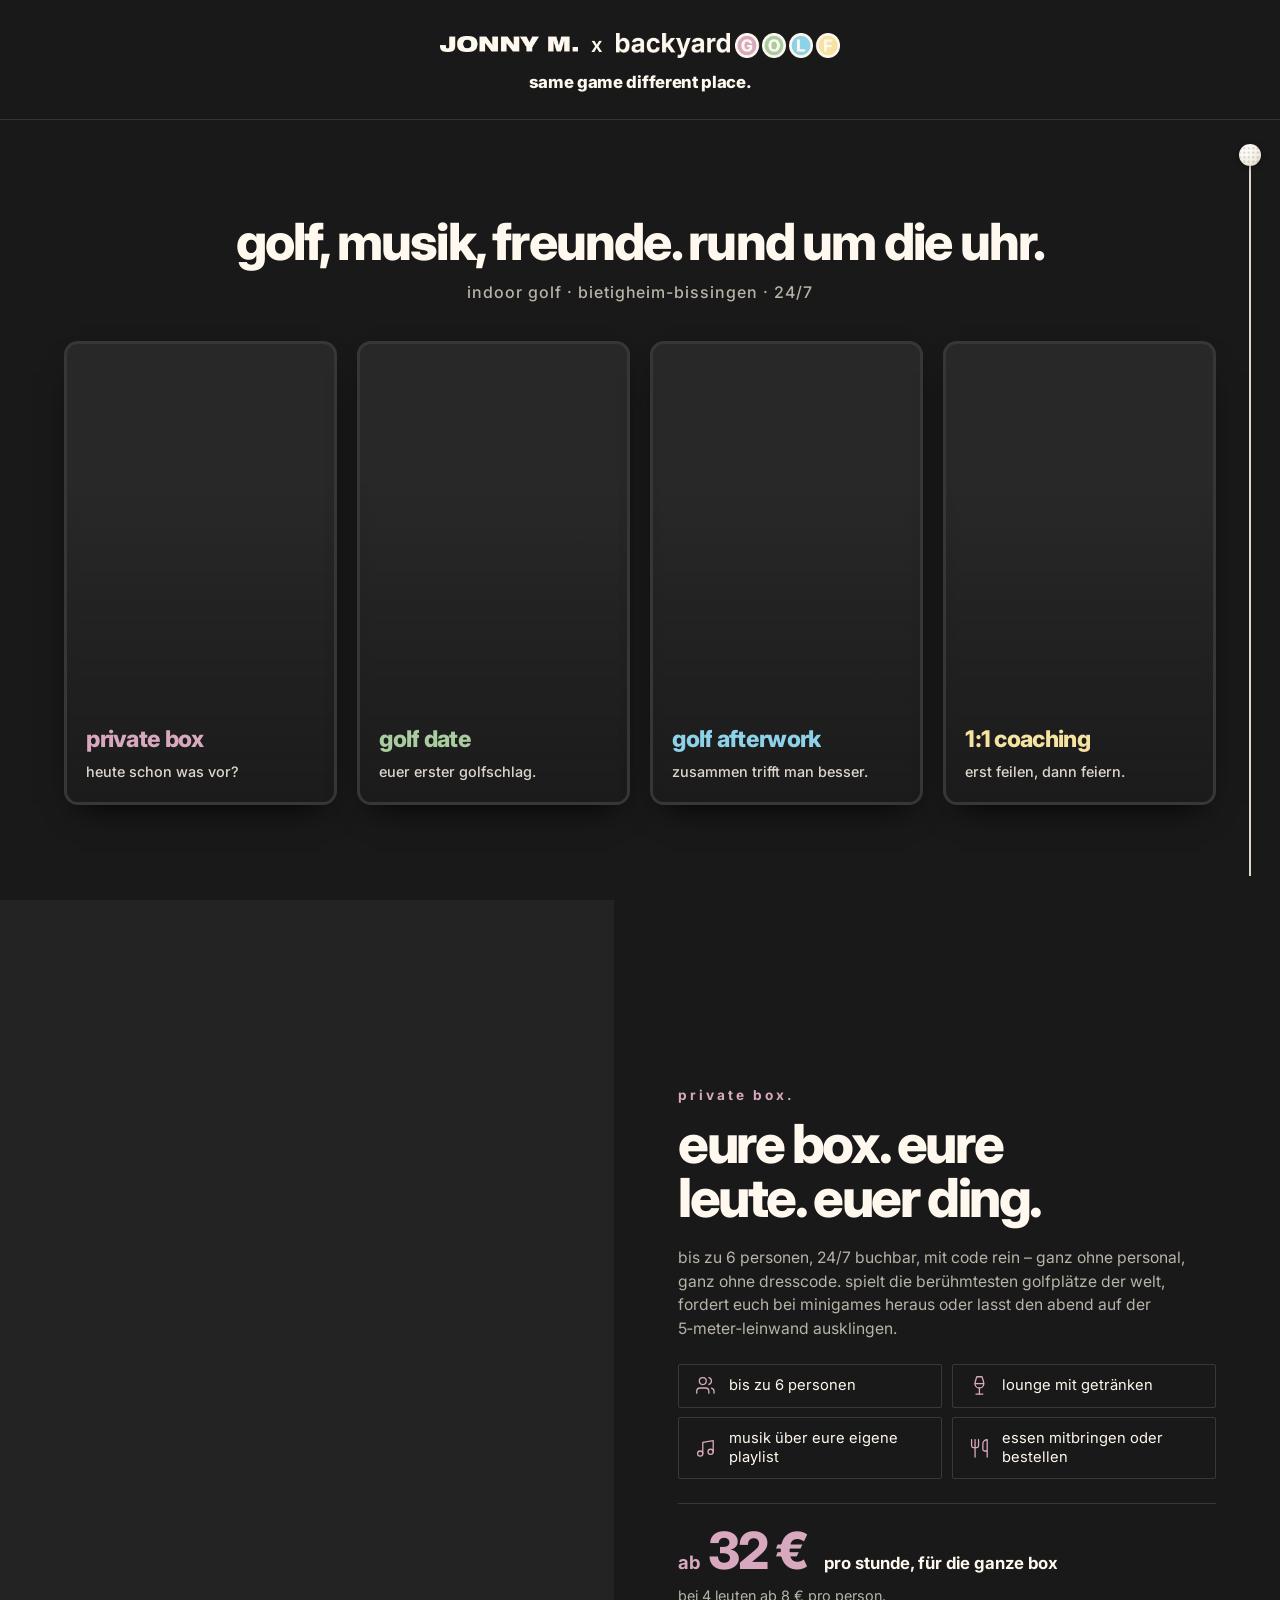
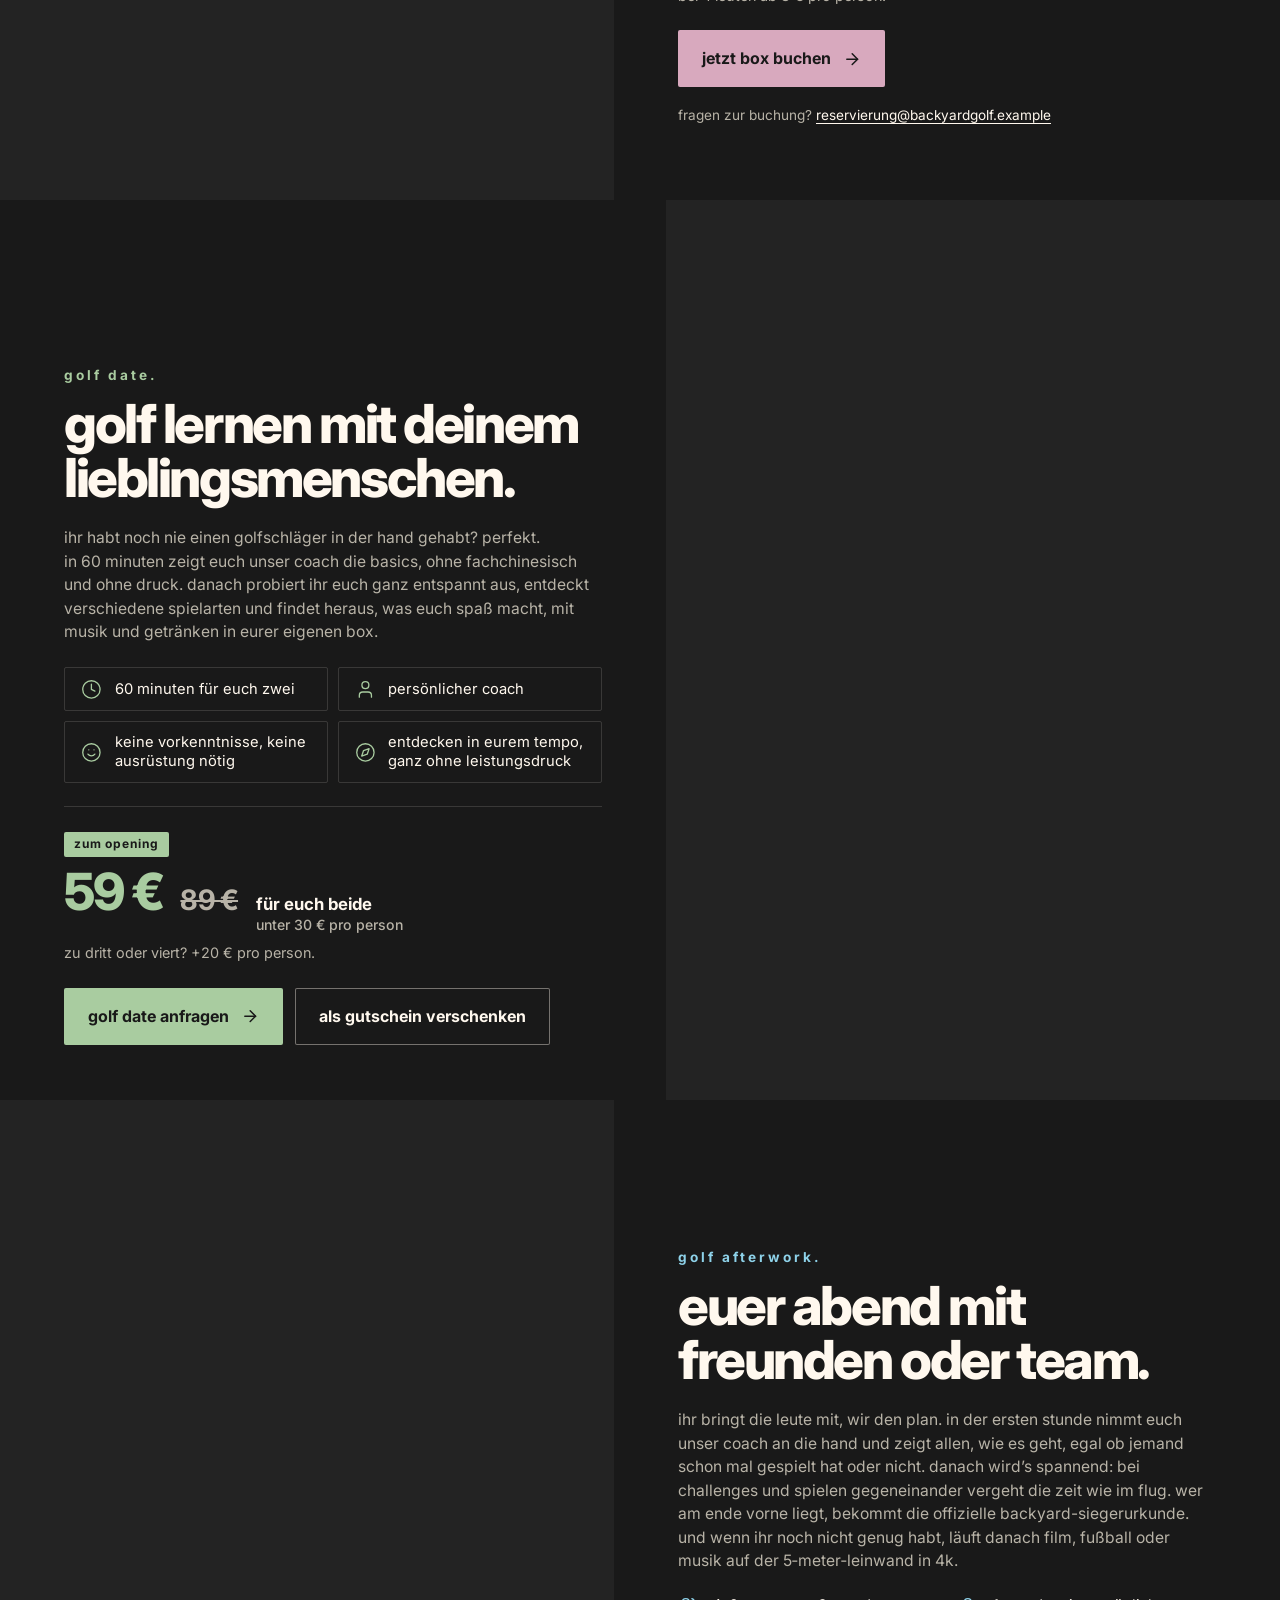
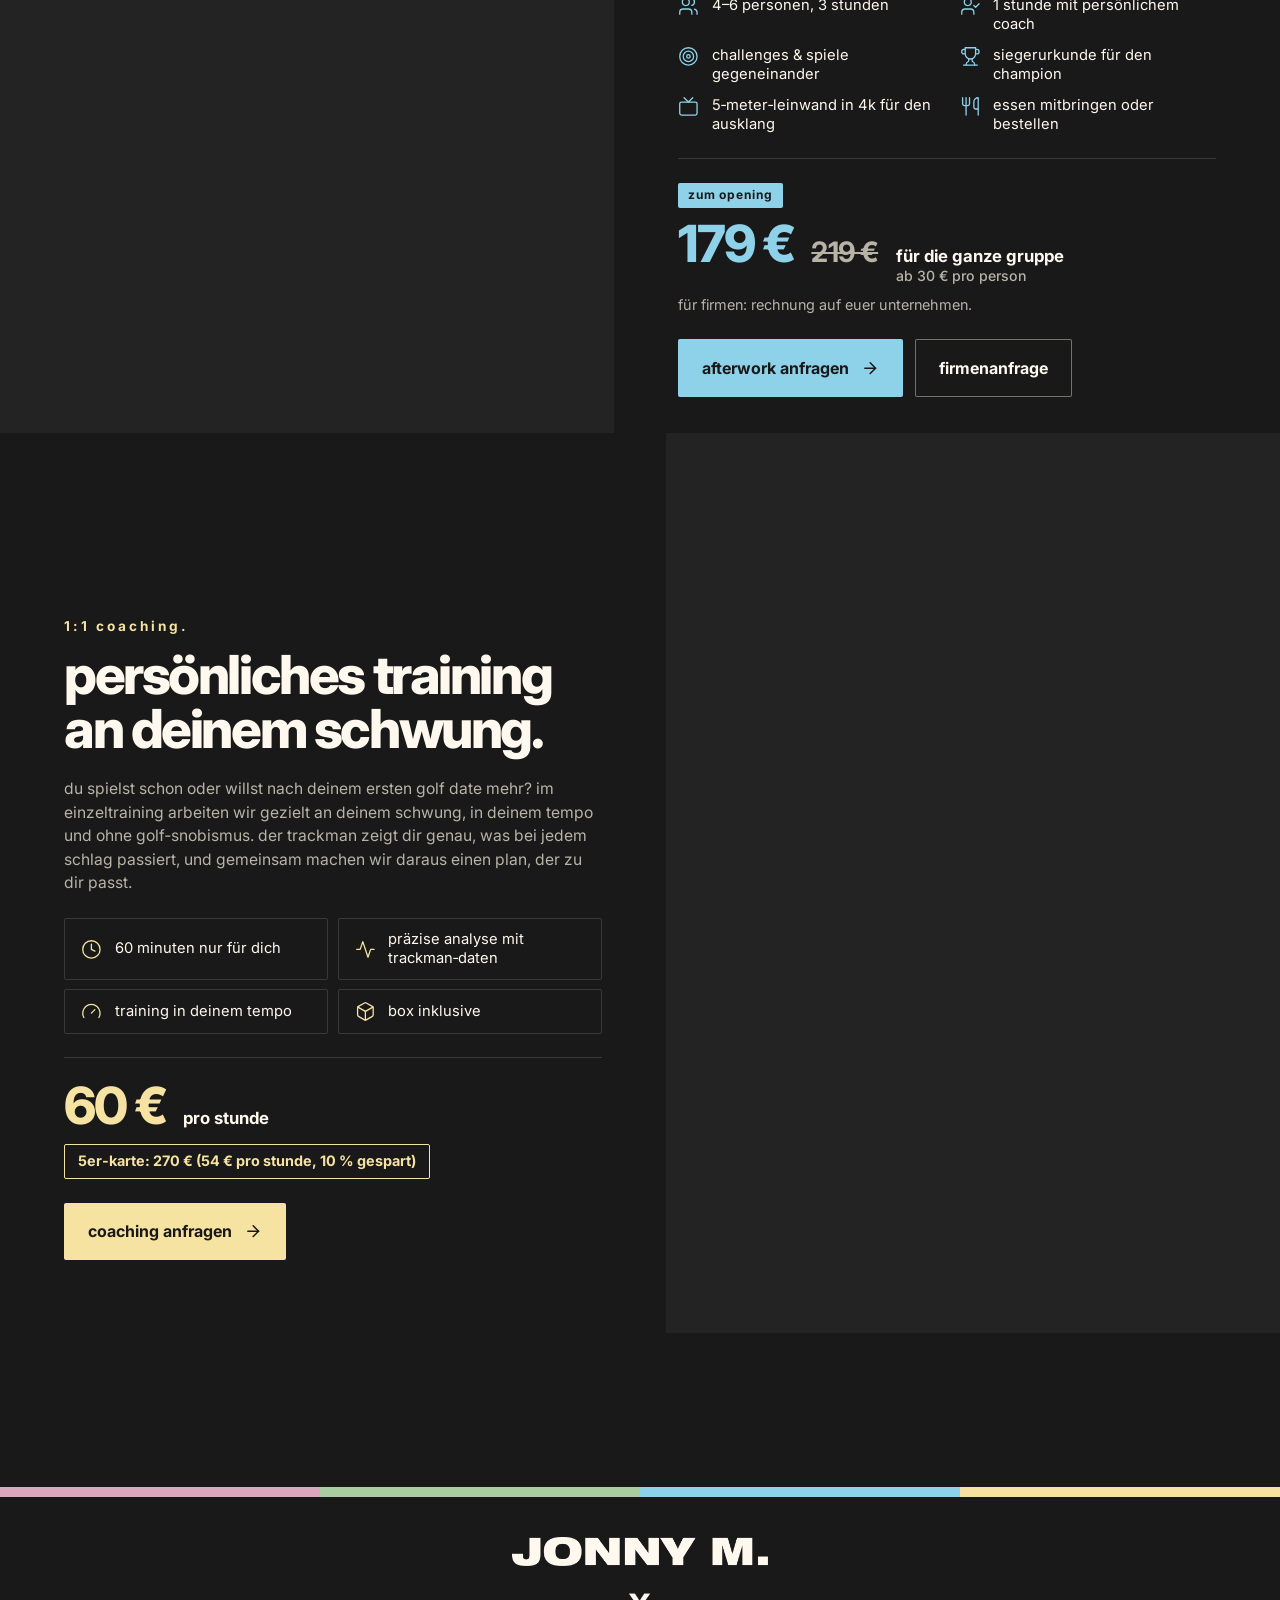
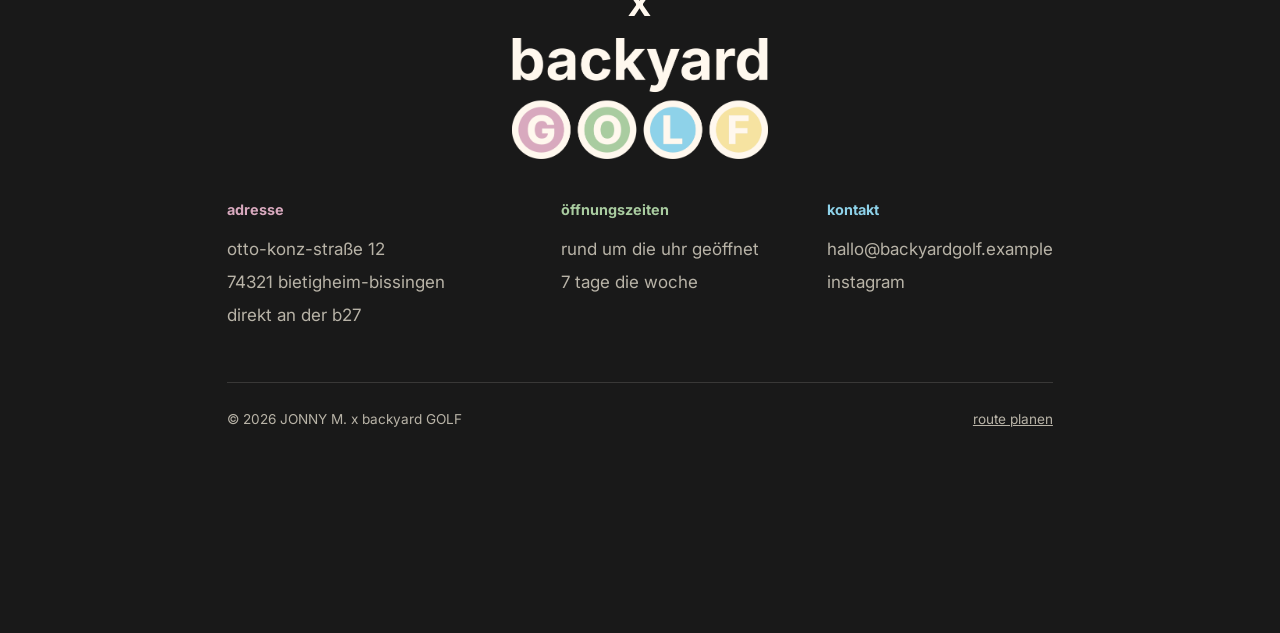
==== commit 9f60d68d: "Hero: indoor golf simulator stage with four offer cards - New two-level hero: video stage with shot " ====
--- a/hero-kacheln.html
+++ b/hero-kacheln.html
@@ -114,11 +114,11 @@
       <div class="pbox-content" data-reveal>
         <p class="pbox-kicker">Golf Date.</p>
         <h2 class="pbox-title">Golf lernen mit deinem Lieblingsmenschen.</h2>
-        <p class="pbox-text">Ihr habt noch nie einen Golfschläger in der Hand gehabt? Perfekt. In&nbsp;75&nbsp;Minuten zeigt euch unser Coach die Basics, ohne Fachchinesisch und ohne Druck. Danach probiert ihr euch ganz entspannt aus, entdeckt verschiedene Spielarten und findet heraus, was euch Spaß macht, mit Musik und Getränken in eurer eigenen Box.</p>
+        <p class="pbox-text">Ihr habt noch nie einen Golfschläger in der Hand gehabt? Perfekt. In&nbsp;60&nbsp;Minuten zeigt euch unser Coach die Basics, ohne Fachchinesisch und ohne Druck. Danach probiert ihr euch ganz entspannt aus, entdeckt verschiedene Spielarten und findet heraus, was euch Spaß macht, mit Musik und Getränken in eurer eigenen Box.</p>
         <ul class="pbox-features">
           <li>
             <svg viewBox="0 0 24 24" aria-hidden="true"><circle cx="12" cy="12" r="10" /><path d="M12 6v6l4 2" /></svg>
-            <span>75&nbsp;Minuten für euch zwei</span>
+            <span>60&nbsp;Minuten für euch zwei</span>
           </li>
           <li>
             <svg viewBox="0 0 24 24" aria-hidden="true"><path d="M19 21v-2a4 4 0 0 0-4-4H9a4 4 0 0 0-4 4v2" /><circle cx="12" cy="7" r="4" /></svg>
@@ -139,8 +139,7 @@
           <p class="pbox-price-note">Zu dritt oder viert? +20&nbsp;€ pro Person.</p>
         </div>
         <div class="pbox-actions">
-          <!-- TODO: echten Trackman-Buchungslink eintragen -->
-          <a href="#" class="pbox-btn" target="_blank" rel="noopener">Golf Date buchen <svg viewBox="0 0 24 24" aria-hidden="true"><path d="M5 12h14" /><path d="m12 5 7 7-7 7" /></svg></a>
+          <a href="mailto:reservierung@backyardgolf.example?subject=Anfrage%20Golf%20Date" class="pbox-btn">Golf Date anfragen <svg viewBox="0 0 24 24" aria-hidden="true"><path d="M5 12h14" /><path d="m12 5 7 7-7 7" /></svg></a>
           <!-- TODO: Gutschein-Link eintragen -->
           <a href="#" class="pbox-btn pbox-btn--ghost">Als Gutschein verschenken</a>
         </div>
@@ -187,8 +186,7 @@
           <p class="pbox-price-note">Für Firmen: Rechnung auf euer Unternehmen.</p>
         </div>
         <div class="pbox-actions">
-          <!-- TODO: echten Trackman-Buchungslink eintragen -->
-          <a href="#" class="pbox-btn" target="_blank" rel="noopener">Afterwork buchen <svg viewBox="0 0 24 24" aria-hidden="true"><path d="M5 12h14" /><path d="m12 5 7 7-7 7" /></svg></a>
+          <a href="mailto:events@backyardgolf.example?subject=Anfrage%20Golf%20Afterwork" class="pbox-btn">Afterwork anfragen <svg viewBox="0 0 24 24" aria-hidden="true"><path d="M5 12h14" /><path d="m12 5 7 7-7 7" /></svg></a>
           <a href="mailto:events@backyardgolf.example?subject=Firmenanfrage%20Golf%20Afterwork" class="pbox-btn pbox-btn--ghost">Firmenanfrage</a>
         </div>
       </div>
--- a/styles.css
+++ b/styles.css
@@ -258,8 +258,7 @@
 
 /* ---------- Hero ---------- */
 
-/* Headline, context line and menu form one group, centred vertically. The
-   background: soft blurred spots in the logo colours plus a light grain. */
+/* Headline and context line, centred above the offers. */
 .hero {
   position: relative;
   isolation: isolate;
@@ -304,22 +303,610 @@
   }
 }
 
-/* Text roll menu (hero) */
-
-.hero-menu {
+/* Hero (index.html): two levels. On top a large stage that says what this is –
+   indoor golf simulator – with video, a drawn shot tracer and simulator-style
+   shot data. Underneath four equal, scannable offer cards (name, one factual
+   line, price, arrow) that jump to the four sections. */
+.hero--sim {
+  justify-content: flex-start;
+  align-items: stretch;
+  gap: 0.75rem;
+  text-align: left;
+  padding: var(--header-h) 0.75rem 0.75rem;
+}
+
+.hsim-stage {
+  position: relative;
+  isolation: isolate;
+  overflow: hidden;
+  flex: 1 1 auto;
+  min-height: clamp(16rem, 40svh, 48rem);
+  display: flex;
+  align-items: flex-end;
+  background: var(--iron-raised);
+}
+
+.hsim-media {
+  position: absolute;
+  inset: 0;
+  z-index: -2;
+  width: 100%;
+  height: 100%;
+  object-fit: cover;
+}
+
+/* Darken towards the copy (bottom left) so the text always reads. */
+.hsim-stage::before {
+  content: "";
+  position: absolute;
+  inset: 0;
+  z-index: -1;
+  background:
+    linear-gradient(to top, rgba(25, 25, 25, 0.92) 0%, rgba(25, 25, 25, 0.55) 38%, rgba(25, 25, 25, 0.15) 70%),
+    linear-gradient(to right, rgba(25, 25, 25, 0.72) 0%, rgba(25, 25, 25, 0.35) 45%, rgba(25, 25, 25, 0) 65%);
+}
+
+/* Shot tracer: the ball flight draws itself, like on the simulator screen. */
+.hsim-tracer {
+  position: absolute;
+  inset: 0;
+  z-index: -1;
+  width: 100%;
+  height: 100%;
+  pointer-events: none;
+}
+
+/* phones: the stage is too short for a flight next to the copy */
+@media (max-width: 560px) {
+  .hsim-tracer { display: none; }
+}
+
+.hsim-tracer-path {
+  fill: none;
+  stroke: var(--cream);
+  stroke-width: 3;
+  stroke-linecap: round;
+  stroke-dasharray: 1;
+  stroke-dashoffset: 1;
+  filter: drop-shadow(0 0 6px rgba(255, 248, 238, 0.7));
+  animation: hsim-trace 5s cubic-bezier(0.3, 0.6, 0.4, 1) 0.6s infinite;
+}
+
+.hsim-tracer-ball {
+  fill: var(--cream);
+  opacity: 0;
+  filter: drop-shadow(0 0 8px rgba(255, 248, 238, 0.9));
+  animation: hsim-ball 5s linear 0.6s infinite;
+}
+
+@keyframes hsim-trace {
+  0% { stroke-dashoffset: 1; opacity: 1; }
+  40% { stroke-dashoffset: 0; opacity: 1; }
+  85% { stroke-dashoffset: 0; opacity: 1; }
+  100% { stroke-dashoffset: 0; opacity: 0; }
+}
+
+@keyframes hsim-ball {
+  0%, 38% { opacity: 0; }
+  42%, 85% { opacity: 1; }
+  100% { opacity: 0; }
+}
+
+@media (prefers-reduced-motion: reduce) {
+  .hsim-tracer-path { animation: none; stroke-dashoffset: 0; }
+  .hsim-tracer-ball { animation: none; opacity: 1; }
+}
+
+/* Simulator-style shot data, top right. */
+.hsim-stats {
+  position: absolute;
+  top: clamp(1rem, 3svh, 1.75rem);
+  right: clamp(1rem, 3vw, 2rem);
+  margin: 0;
+  display: flex;
+  gap: 1px;
+  background: rgba(255, 248, 238, 0.14);
+  border: 1px solid rgba(255, 248, 238, 0.14);
+  backdrop-filter: blur(8px);
+  -webkit-backdrop-filter: blur(8px);
+}
+
+.hsim-stats div {
+  padding: 0.55rem 0.9rem;
+  background: rgba(25, 25, 25, 0.6);
+}
+
+.hsim-stats dt {
+  color: var(--muted-on-iron);
+  font-size: 0.7rem;
+  font-weight: 600;
+  letter-spacing: 0.08em;
+}
+
+.hsim-stats dd {
+  margin: 0.1rem 0 0;
+  color: var(--cream);
+  font-size: 1.05rem;
+  font-weight: 800;
+  font-variant-numeric: tabular-nums;
+  letter-spacing: -0.01em;
+}
+
+.hsim-copy {
+  max-width: 56rem;
+  padding: clamp(1.5rem, 5vw, 3.5rem);
+}
+
+.hsim-kicker {
+  margin: 0 0 0.75rem;
+  color: var(--sky);
+  font-size: clamp(0.9rem, 1.1vw, 1.05rem);
+  font-weight: 700;
+  letter-spacing: 0.06em;
+}
+
+.hsim-title {
+  margin: 0;
+  color: var(--cream);
+  font-size: clamp(2.4rem, min(5vw, 8svh), 4.5rem);
+  font-weight: 800;
+  line-height: 1;
+  letter-spacing: -0.04em;
+  text-wrap: balance;
+}
+
+@media (min-width: 561px) {
+  .hsim-title-line {
+    white-space: nowrap;
+  }
+}
+
+.hsim-lead {
+  margin: clamp(0.9rem, 2svh, 1.25rem) 0 0;
+  max-width: 32rem;
+  color: #cfcfcf;
+  font-size: clamp(1.05rem, 1.35vw, 1.25rem);
+  font-weight: 500;
+  line-height: 1.4;
+  text-wrap: pretty;
+}
+
+.hsim-actions {
+  display: flex;
+  flex-wrap: wrap;
+  gap: 0.75rem;
+  margin-top: clamp(1.25rem, 3svh, 1.75rem);
+}
+
+.hsim-btn {
+  display: inline-flex;
+  align-items: center;
+  gap: 0.6rem;
+  padding: 0.85rem 1.4rem;
+  border: 1.5px solid var(--sky);
+  border-radius: 2px;
+  background: var(--sky);
+  color: var(--iron);
+  font-size: 1rem;
+  font-weight: 700;
+  line-height: 1.2;
+  text-decoration: none;
+  transition: background 0.2s ease, color 0.2s ease;
+}
+
+.hsim-btn svg {
+  width: 1.1rem;
+  height: 1.1rem;
+  fill: none;
+  stroke: currentColor;
+  stroke-width: 2;
+  stroke-linecap: round;
+  stroke-linejoin: round;
+  transition: transform 0.2s ease;
+}
+
+.hsim-btn:hover,
+.hsim-btn:focus-visible {
+  background: color-mix(in srgb, var(--sky) 70%, var(--cream));
+}
+
+.hsim-btn:hover svg,
+.hsim-btn:focus-visible svg {
+  transform: translateX(3px);
+}
+
+.hsim-btn--ghost {
+  border-color: rgba(255, 248, 238, 0.45);
+  background: rgba(25, 25, 25, 0.35);
+  color: var(--cream);
+}
+
+.hsim-btn--ghost:hover,
+.hsim-btn--ghost:focus-visible {
+  border-color: var(--cream);
+  background: var(--cream);
+  color: var(--iron);
+}
+
+/* Four offer cards, same structure each: accent line on top, title + short
+   line, then a footer set off by a hairline – price on the left, how it is
+   booked ("direkt buchbar" / "auf Anfrage") with an arrow on the right. */
+.hoffers {
   list-style: none;
+  margin: 0;
   padding: 0;
-  margin: 0;
+  display: grid;
+  grid-template-columns: repeat(4, minmax(0, 1fr));
+  gap: 0.75rem;
+  scroll-margin-top: calc(var(--header-h) + 0.75rem);
+}
+
+.hoffer {
+  --offer-accent: var(--sky);
+  min-width: 0;
+}
+
+.hoffer--gold { --offer-accent: var(--gold); }
+.hoffer--blush { --offer-accent: var(--blush); }
+.hoffer--green { --offer-accent: var(--green); }
+
+.hoffer a {
+  --pad-x: clamp(1.25rem, 1.8vw, 2rem);
+  --pad-y: clamp(1.25rem, 3svh, 2rem);
+  height: 100%;
   display: flex;
   flex-direction: column;
+  gap: 1.25rem;
+  padding: var(--pad-y) var(--pad-x);
+  border-top: 3px solid var(--offer-accent);
+  background: var(--iron-raised);
+  text-decoration: none;
+  transition: background 0.2s ease;
+}
+
+.hoffer a:hover,
+.hoffer a:focus-visible {
+  background: #2a2a2a;
+}
+
+/* key facts sit at the top, everything else is one block at the bottom */
+.hoffer-top {
+  margin-bottom: auto;
+  display: flex;
   align-items: center;
-  max-width: 100%;
-}
-
-/* Menu items: the four categories share one size, each in its own CI colour. */
-.hero-menu li {
-  padding: clamp(0.2rem, 0.6svh, 0.4rem) 0;
-}
+  justify-content: space-between;
+  gap: 0.75rem;
+}
+
+/* opening offers: label top right, regular price struck through next to the amount */
+.hoffer-badge {
+  flex: none;
+  padding: 0.3rem 0.65rem;
+  border-radius: 999px;
+  background: var(--offer-accent);
+  color: var(--iron);
+  font-size: 0.72rem;
+  font-weight: 800;
+  letter-spacing: 0.02em;
+  line-height: 1.1;
+  white-space: nowrap;
+}
+
+.hoffer-fact {
+  color: var(--muted-on-iron);
+  font-size: 0.8rem;
+  font-weight: 600;
+  letter-spacing: 0.06em;
+}
+
+.hoffer-head {
+  display: flex;
+  flex-direction: column;
+  gap: 0.5rem;
+}
+
+.hoffer-title.tr {
+  display: block;
+  font-size: clamp(1.5rem, 2.1vw, 2.1rem);
+  letter-spacing: -0.035em;
+  white-space: nowrap;
+}
+
+/* the whole card triggers the text roll, not only the title */
+.hoffer a:hover .tr-top .tr-char,
+.hoffer a:focus-visible .tr-top .tr-char {
+  transform: translateY(-100%);
+}
+
+.hoffer a:hover .tr-bottom .tr-char,
+.hoffer a:focus-visible .tr-bottom .tr-char {
+  transform: translateY(0);
+}
+
+.hoffer-sub {
+  /* always two lines tall, so the cards line up */
+  min-height: calc(2em * 1.4);
+  color: #cfcfcf;
+  font-size: clamp(0.95rem, 1.05vw, 1.1rem);
+  font-weight: 500;
+  line-height: 1.4;
+  text-wrap: pretty;
+}
+
+.hoffer-foot {
+  display: flex;
+  align-items: flex-end;
+  justify-content: space-between;
+  gap: 0.75rem;
+  padding-top: 1rem;
+  border-top: 1px solid rgba(255, 248, 238, 0.12);
+}
+
+.hoffer-price {
+  display: flex;
+  flex-direction: column;
+  color: #cfcfcf;
+  font-size: 0.85rem;
+  font-weight: 500;
+  line-height: 1.3;
+}
+
+.hoffer-price strong {
+  color: var(--cream);
+  font-size: clamp(1.3rem, 1.7vw, 1.75rem);
+  font-weight: 800;
+  letter-spacing: -0.02em;
+  line-height: 1.15;
+  font-variant-numeric: tabular-nums;
+}
+
+.hoffer-amount {
+  display: flex;
+  align-items: baseline;
+  gap: 0.5rem;
+}
+
+.hoffer-old {
+  color: var(--muted-on-iron);
+  font-size: 0.95rem;
+  font-weight: 600;
+  text-decoration-thickness: 1.5px;
+}
+
+.hoffer-mode {
+  display: inline-flex;
+  align-items: center;
+  gap: 0.4rem;
+  color: var(--offer-accent);
+  font-size: 0.85rem;
+  font-weight: 700;
+  white-space: nowrap;
+}
+
+.hoffer-mode svg {
+  width: 1.15rem;
+  height: 1.15rem;
+  fill: none;
+  stroke: currentColor;
+  stroke-width: 2;
+  stroke-linecap: round;
+  stroke-linejoin: round;
+  transition: transform 0.2s ease;
+}
+
+.hoffer a:hover .hoffer-mode svg,
+.hoffer a:focus-visible .hoffer-mode svg {
+  transform: translateX(4px);
+}
+
+@media (min-width: 901px) {
+  .hero--sim {
+    height: 100svh;
+    min-height: 34rem;
+    padding-left: 3.25rem;
+    padding-right: 3.25rem;
+    padding-bottom: 1.25rem;
+  }
+
+  /* half / half: stage on top, the four offer cards underneath */
+  .hsim-stage,
+  .hoffers {
+    flex: 1 1 0;
+    min-height: 0;
+  }
+
+  .hoffer-title.tr {
+    font-size: clamp(1.5rem, min(2.1vw, 4.6svh), 2.6rem);
+  }
+
+  .hoffer-sub {
+    font-size: clamp(0.95rem, min(1.1vw, 2.1svh), 1.2rem);
+  }
+
+  .hoffer-price strong {
+    font-size: clamp(1.3rem, min(1.8vw, 3.6svh), 2.1rem);
+  }
+
+  /* the stage is only half as tall now: tighter copy */
+  .hsim-copy {
+    padding: clamp(1.25rem, 4svh, 3rem) clamp(1.5rem, 4vw, 3.5rem);
+  }
+
+  .hsim-title {
+    font-size: clamp(2rem, min(4.4vw, 6.2svh), 4.5rem);
+  }
+
+  .hsim-kicker {
+    margin-bottom: clamp(0.4rem, 1.2svh, 0.75rem);
+  }
+
+  .hsim-lead {
+    margin-top: clamp(0.5rem, 1.4svh, 1.1rem);
+    font-size: clamp(1rem, min(1.3vw, 2.2svh), 1.25rem);
+  }
+
+  .hsim-actions {
+    margin-top: clamp(0.75rem, 2.2svh, 1.6rem);
+  }
+}
+
+@media (max-width: 900px) {
+  .hoffers {
+    grid-template-columns: repeat(2, minmax(0, 1fr));
+  }
+
+  .hsim-stage {
+    min-height: 0;
+    aspect-ratio: 4 / 5;
+    flex: none;
+  }
+
+  .hsim-stats div {
+    padding: 0.45rem 0.7rem;
+  }
+
+  .hsim-stats dd {
+    font-size: 0.95rem;
+  }
+}
+
+/* Phones: the whole hero fits on one screen – stage on top shrinks to what is
+   left, the four offers sit underneath as flat strips (title + price on one
+   line, the short line below), so all four are visible without scrolling. */
+@media (max-width: 560px) {
+  .hero--sim {
+    height: 100svh;
+    min-height: 34rem;
+    gap: 0.5rem;
+    padding-bottom: 0.75rem;
+  }
+
+  .hsim-stage {
+    flex: 1 1 0;
+    min-height: 0;
+    aspect-ratio: auto;
+  }
+
+  .hsim-copy {
+    padding: 1.1rem 1.1rem 1.2rem;
+  }
+
+  .hsim-kicker {
+    margin-bottom: 0.4rem;
+    font-size: 0.8rem;
+  }
+
+  .hsim-title {
+    font-size: clamp(1.75rem, min(9vw, 4.6svh), 2.6rem);
+  }
+
+  .hsim-lead {
+    margin-top: 0.5rem;
+    font-size: 0.95rem;
+    line-height: 1.35;
+  }
+
+  .hsim-actions {
+    margin-top: 0.8rem;
+  }
+
+  .hsim-btn {
+    padding: 0.7rem 1.2rem;
+  }
+
+  .hsim-stats {
+    top: 0.75rem;
+    right: 0.75rem;
+  }
+
+  .hsim-stats div {
+    padding: 0.35rem 0.6rem;
+  }
+
+  .hsim-stats dt {
+    font-size: 0.62rem;
+  }
+
+  .hsim-stats dd {
+    font-size: 0.85rem;
+  }
+
+  /* keep only carry + ballspeed on phones */
+  .hsim-stats div:nth-child(3) {
+    display: none;
+  }
+
+  .hoffers {
+    flex: none;
+    grid-template-columns: 1fr;
+    gap: 0.4rem;
+  }
+
+  /* strips: only name + short line, arrow on the right – price, opening
+     label and how it is booked are in the section the strip jumps to */
+  .hoffer a {
+    display: grid;
+    grid-template-columns: minmax(0, 1fr) auto;
+    grid-template-areas:
+      "title mode"
+      "sub mode";
+    align-items: center;
+    column-gap: 1rem;
+    row-gap: 0.1rem;
+    padding: 0.65rem 1rem 0.7rem;
+    border-top: 0;
+    border-left: 3px solid var(--offer-accent);
+  }
+
+  .hoffer-top,
+  .hoffer-head,
+  .hoffer-foot {
+    display: contents;
+  }
+
+  .hoffer-fact,
+  .hoffer-badge,
+  .hoffer-price {
+    display: none;
+  }
+
+  .hoffer-title.tr {
+    grid-area: title;
+    font-size: 1.2rem;
+  }
+
+  .hoffer-sub {
+    grid-area: sub;
+    /* two lines on every strip, so all four are the same height */
+    min-height: calc(2em * 1.35);
+    font-size: 0.85rem;
+    line-height: 1.35;
+  }
+
+  /* arrow only */
+  .hoffer-mode {
+    grid-area: mode;
+    font-size: 0;
+    gap: 0;
+  }
+
+  .hoffer-mode svg {
+    width: 1.3rem;
+    height: 1.3rem;
+  }
+}
+
+/* small phones (e.g. iPhone SE): drop the lead text so everything still fits */
+@media (max-width: 560px) and (max-height: 740px) {
+  .hsim-lead {
+    display: none;
+  }
+
+  .hsim-stats {
+    display: none;
+  }
+}
+
 
 .tr {
   position: relative;
@@ -332,21 +919,6 @@
   font-size: clamp(1.15rem, 1.8vw, 1.45rem);
   text-decoration: none;
   color: var(--iron);
-}
-
-.hero-menu-sub {
-  display: block;
-  /* pulled up into the title's descender space so the pair reads as one unit */
-  margin-top: -0.35rem;
-  line-height: 1.2;
-  font-size: clamp(1.125rem, 1.4vw, 1.25rem);
-  font-weight: 500;
-  color: #cfcfcf;
-}
-
-.tr--title {
-  font-size: clamp(2rem, min(5.5vw, 6.2svh), 4.2rem);
-  letter-spacing: -0.04em;
 }
 
 .tr--gold { color: var(--gold); }
